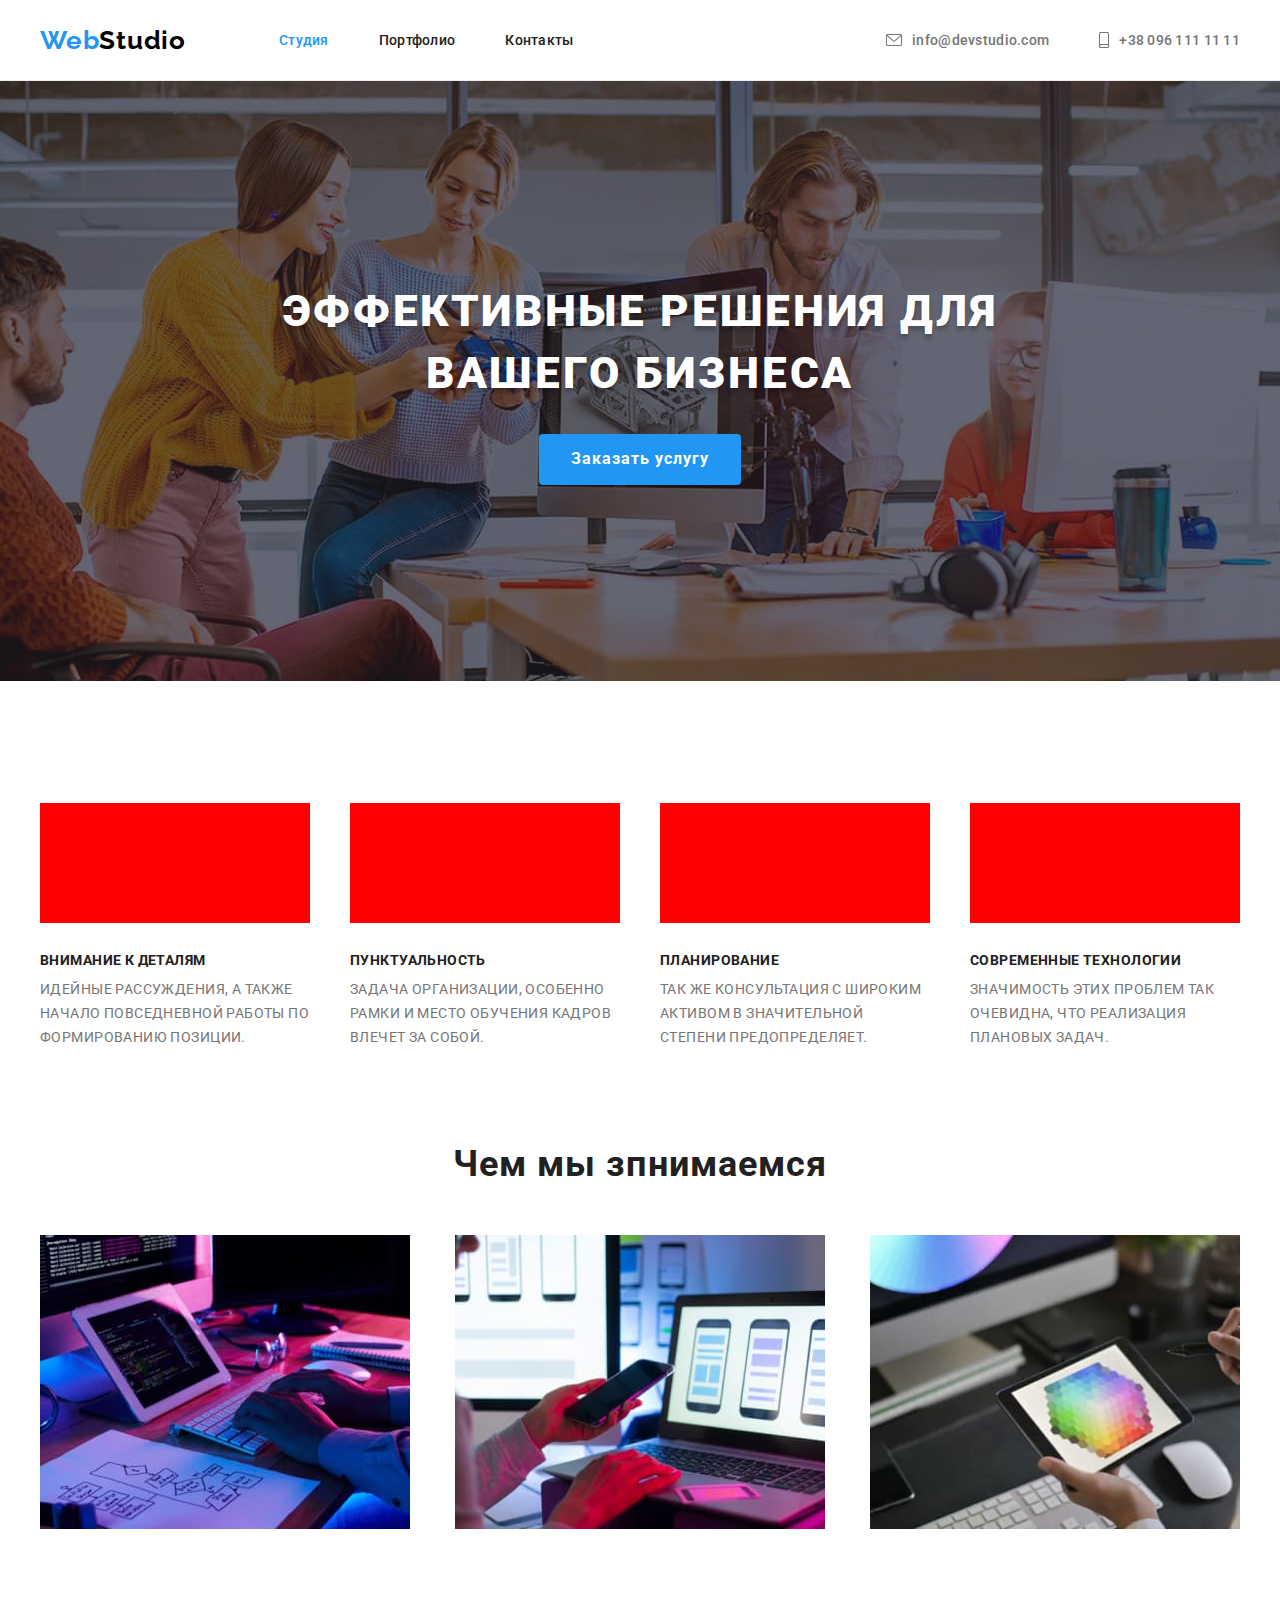
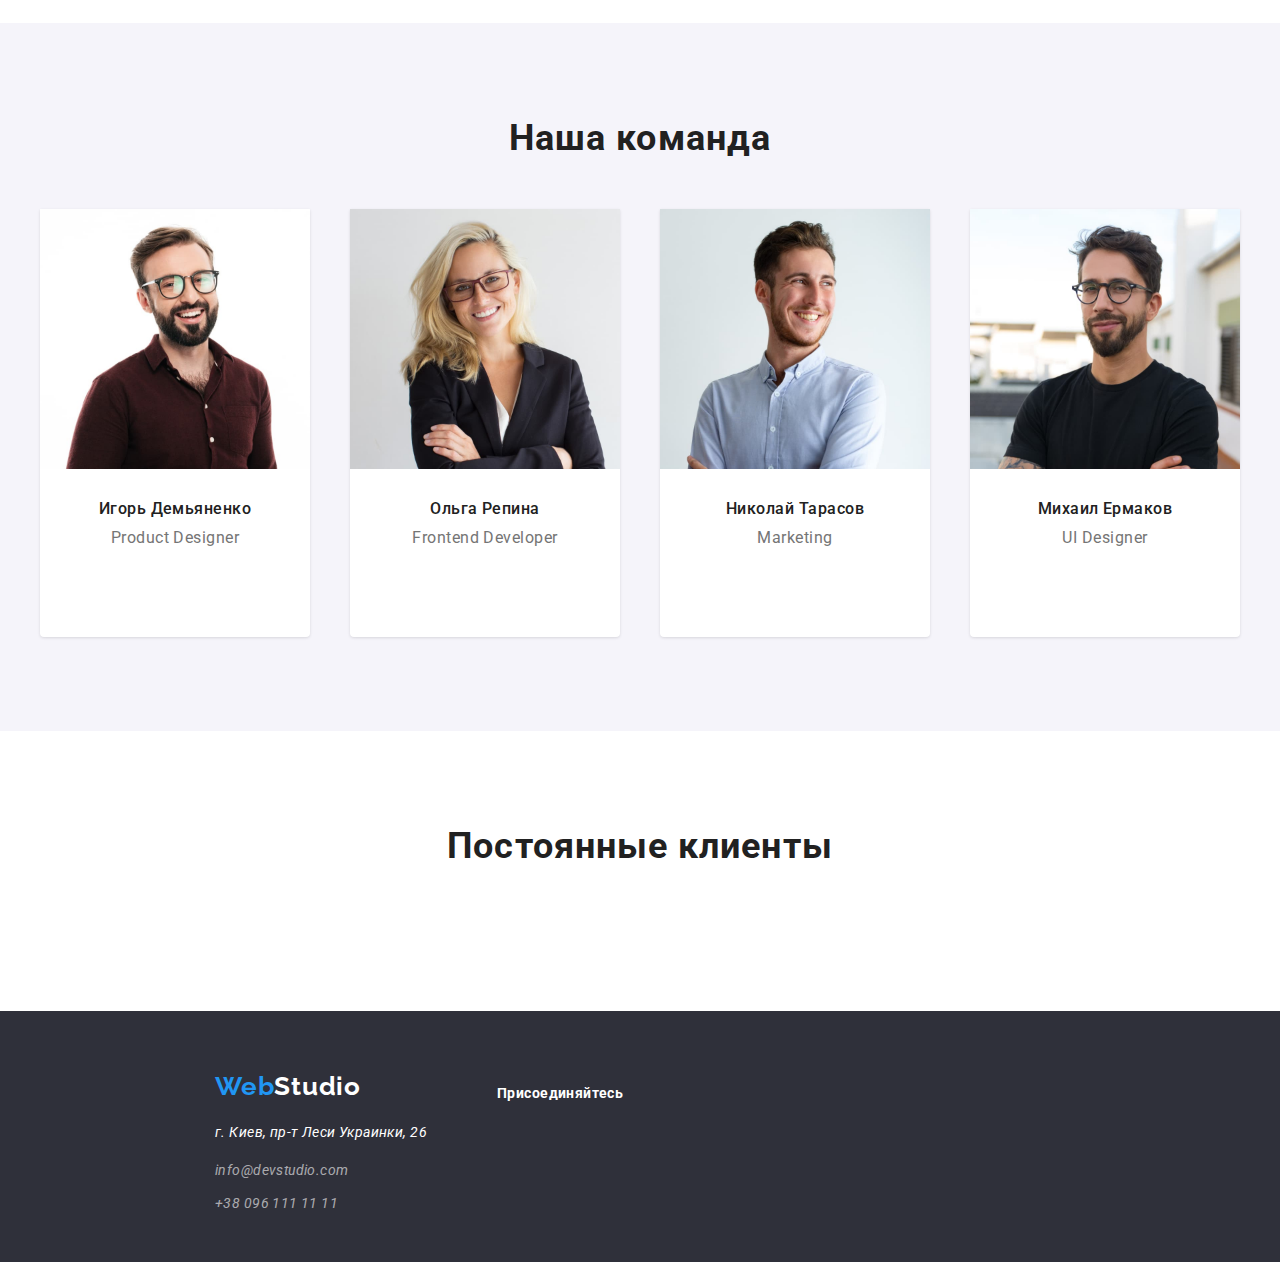
==== index.html @ a8e5f02e "Добавил ещё одну секцию и начал редактировать футер" ====
<!DOCTYPE html>
<html lang="ru">
  <head>
    <meta charset="UTF-8" />
    <meta name="viewport" content="width=device-width, initial-scale=1.0" />
    <title>Document</title>
    <link rel="preconnect" href="https://fonts.googleapis.com" />
    <link rel="preconnect" href="https://fonts.gstatic.com" crossorigin />
    <link
      href="https://fonts.googleapis.com/css2?family=Raleway:wght@700&family=Roboto:wght@400;500;700;900&display=swap"
      rel="stylesheet"
    />
    <link
      rel="stylesheet"
      href="https://cdnjs.cloudflare.com/ajax/libs/modern-normalize/2.0.0/modern-normalize.min.css"
    />
    <link rel="stylesheet" href="./css/styles.css" />
  </head>
  <body class="page">
    <!--Шапка сайта-->
    <header class="header">
      <div class="container main-nav">
        <nav class="nav">
          <a class="logo link" href="./index.html">
            <span class="web">Web</span>Studio
          </a>

          <ul class="site-nav list">
            <li class="nav-item"><a class="link current" href="">Студия</a></li>
            <li class="nav-item">
              <a class="link" href="./portfolio.html">Портфолио</a>
            </li>
            <li class="nav-item"><a class="link" href="">Контакты</a></li>
          </ul>
        </nav>

        <ul class="auth-nav list">
          <li class="nav-item">
            <a class="email-link link" href="">info@devstudio.com</a>
          </li>
          <li class="nav-item">
            <a class="phone-link link" href="">+38 096 111 11 11</a>
          </li>
        </ul>
      </div>
    </header>

    <main>
      <!--Герой-->
      <section class="hero">
        <div class="overlay">
          <h1 class="hero-text">
            Эффективные решения для <br />
            вашего бизнеса
          </h1>
          <button type="button" class="hero-button">Заказать услугу</button>
        </div>
      </section>

      <!--Преимущества-->
      <section class="advantages">
        <div class="container">
          <h2 class="hide-title">Преимущества</h2>
          <ul class="advantages-items list">
            <li class="item-advantage">
              <h3 class="advantages-title">Внимание к деталям</h3>
              <p class="content">
                Идейные рассуждения, а также начало повседневной работы по
                формированию позиции.
              </p>
            </li>
            <li class="item-advantage">
              <h3 class="advantages-title">Пунктуальность</h3>
              <p class="content">
                Задача организации, особенно рамки и место обучения кадров
                влечет за собой.
              </p>
            </li>
            <li class="item-advantage">
              <h3 class="advantages-title">Планирование</h3>
              <p class="content">
                Так же консультация с широким активом в значительной степени
                предопределяет.
              </p>
            </li>
            <li class="item-advantage">
              <h3 class="advantages-title">Современные технологии</h3>
              <p class="content">
                Значимость этих проблем так очевидна, что реализация плановых
                задач.
              </p>
            </li>
          </ul>
        </div>
      </section>

      <!--Чем мы занимаемся-->
      <section class="classes">
        <div class="container">
          <h2 class="classes-title">Чем мы зпнимаемся</h2>
          <ul class="classes-items list">
            <li>
              <img
                src="./images/business/box1.jpg"
                alt="руки на клавиатуре"
                width="370"
              />
            </li>
            <li>
              <img
                src="./images/business/box2.jpg"
                alt="человек с телефоном за ноутбуком"
                width="370"
              />
            </li>
            <li>
              <img
                src="./images/business/box3.jpg"
                alt="в руках планшет и стилус"
                width="370"
              />
            </li>
          </ul>
        </div>
      </section>

      <!--Наша команда-->
      <section class="our-team">
        <div class="container">
          <h2 class="team-title">Наша команда</h2>
          <ul class="team list">
            <li class="team-card">
              <img
                src="./images/team/img1.jpg"
                alt="фотография Игоря Демьяненко"
                width="270"
              />
              <h3 class="command-title">Игорь Демьяненко</h3>
              <p class="speciality">Product Designer</p>
            </li>
            <li class="team-card">
              <img
                src="./images/team/img2.jpg"
                alt="фотография Ольги Репиной"
                width="270"
              />
              <h3 class="command-title">Ольга Репина</h3>
              <p class="speciality">Frontend Developer</p>
            </li>
            <li class="team-card">
              <img
                src="./images/team/img3.jpg"
                alt="Фотография Николая Тарарсова"
                width="270"
              />
              <h3 class="command-title">Николай Тарасов</h3>
              <p class="speciality">Marketing</p>
            </li>
            <li class="team-card">
              <img
                src="./images/team/img4.jpg"
                alt="фотография Михаила Ермакова"
                width="270"
              />
              <h3 class="command-title">Михаил Ермаков</h3>
              <p class="speciality">UI Designer</p>
            </li>
          </ul>
        </div>
      </section>

      <!--Постоянные клиенты-->
      <section class="clients">
        <div class="container">
          <h2 class="client-title">Постоянные клиенты</h2>
        </div>
      </section>
    </main>

    <!--Подвал-->
    <footer class="main-footer">
      <div class="footer-address">
        <a class="logo link" href="/index.html">
          <span class="web">Web</span>Studio
        </a>
        <address>
          <p class="location">г. Киев, пр-т Леси Украинки, 26</p>
        </address>
        <address>
          <ul class="list">
            <li class="address-element">
              <a class="link" href="">info@devstudio.com</a>
            </li>
            <li class="address-element">
              <a class="link" href="">+38 096 111 11 11</a>
            </li>
          </ul>
        </address>
      </div>
      <div class="footer-networks">
        <h3 class="networks-title">Присоединяйтесь</h3>
      </div>
    </footer>
  </body>
</html>
---- css/styles.css ----
:root {
  --header-color: #212121;
  --dark-bg-color: #2f303a;
  --text-color: #757575;
  --primary-background: #ffffff;
  --accent-color: #2196f3;
  --secondary-background: #f5f4fa;
  --additional-background: rgba(47, 48, 58, 0.4);
  --ligo-black: #000000;
  --header-border-color: #ececec;
  --card-border-color: #eeeeee;
  --address-element: rgba(255, 255, 255, 0.6);
  --networks-title: rgba(255, 255, 255, 1);
  --card-set-gap: 30px;

  --questionable: #f5f5f5;
}

.page {
  background-color: var(--primary-background);
  color: var(--header-color);

  font-family: roboto, sans-serif;
}

img {
  display: block;
  max-width: 100%;
  height: auto;
}

.list {
  list-style: none;
  padding: 0;
  margin: 0;
}

.link {
  text-decoration: none;
}

.header {
  border-bottom: 1px solid var(--header-border-color);
}

.container {
  width: 1230px;
  padding-left: 15px;
  padding-right: 15px;
  margin-left: auto;
  margin-right: auto;
}

/* Шапка */
.main-nav {
  display: flex;
  align-items: center;
  /* border-bottom: 1px solid tomato; */
}

.nav {
  display: flex;
  align-items: center;
}

header .logo {
  color: var(--ligo-black);
  font-family: raleway;

  font-size: 26px;
  font-weight: 700;
  line-height: normal;
  letter-spacing: 0.78px;
}

.web {
  color: var(--accent-color);
}

.logo:hover,
.logo:focus {
  color: var(--accent-color);
}

.site-nav {
  display: flex;
  margin-left: 93px;
}

/* .site-nav .nav-item:not(:last-child) {
  margin-right: 50px;
} */

.site-nav .nav-item + .nav-item {
  margin-left: 50px;
}

.site-nav .link {
  display: block;
  padding-top: 32px;
  padding-bottom: 32px;

  color: var(--header-color);

  font-size: 14px;
  font-weight: 500;
  line-height: normal;
  letter-spacing: 0.28px;
}

.site-nav .link:hover,
.site-nav .link:focus {
  color: var(--accent-color);
}

.site-nav .link.current {
  color: var(--accent-color);
}

.auth-nav {
  display: flex;
  margin-left: auto;
}

.auth-nav .nav-item + .nav-item {
  margin-left: 50px;
}

.auth-nav .link {
  display: flex;
  align-items: center;
  padding-top: 32px;
  padding-bottom: 32px;

  color: var(--text-color);

  font-size: 14px;
  font-weight: 500;
  line-height: normal;
  letter-spacing: 0.28px;
}

.email-link::before {
  content: "";
  width: 16px;
  height: 12px;
  margin-right: 10px;

  background-image: url("../images/icon/envelope.png");
  background-position: center;
  background-repeat: no-repeat;
  background-size: contain;
}

.phone-link::before {
  content: "";
  width: 10px;
  height: 16px;
  margin-right: 10px;

  background-image: url("../images/icon/smartphone.png");
  background-position: center;
  background-repeat: no-repeat;
  background-size: contain;
}

.auth-nav .link:hover,
.auth-nav .link:focus {
  color: var(--accent-color);
}

/* Герой */
.hero {
  text-align: center;
}

.overlay {
  max-width: 1600px;
  height: 600px;
  padding: 200px 0;
  margin: 0 auto;

  background-color: var(--dark-bg-color);
  background-image: linear-gradient(
      to right,
      var(--additional-background),
      var(--additional-background)
    ),
    url("../images/hero/hero.jpg");
  background-repeat: no-repeat;
  background-position: center;
  background-size: cover;
}

.hero-text {
  margin-top: 0;
  margin-bottom: 30px;

  color: var(--primary-background);
  text-shadow: 0px 4px 4px rgba(0, 0, 0, 0.25);

  font-size: 44px;
  font-weight: 900;
  line-height: 1.4;
  letter-spacing: 2.64px;
  text-transform: uppercase;
}

.hero-button {
  border: none;
  border-radius: 4px;
  padding: 10px 32px;
  text-align: center;

  background-color: var(--accent-color);
  color: #fff;

  text-align: center;
  font-size: 16px;
  font-weight: 700;
  line-height: 1.9;
  letter-spacing: 0.96px;
}

/* Преимущества */
.hide-title {
  opacity: 0;
  margin-top: 0;
  margin-bottom: 0;
}

.advantages {
  padding-top: 94px;
}

.advantages-items {
  display: flex;
  flex-wrap: wrap;
  justify-content: space-between;

  font-size: 14px;
  font-weight: 700;
  line-height: normal;
  letter-spacing: 0.42px;
  text-transform: uppercase;
}

.item-advantage {
  width: 270px;
}

/* .advantages-items .item-advantage + .item-advantage {
  margin-left: 30px;
} */

.advantages-title {
  margin-top: 0;
  margin-bottom: 10px;

  font-size: 14px;
  font-weight: 700;
  line-height: 1.1;
  letter-spacing: 0.03em;
  text-align: left;
}

.advantages-title::before {
  content: "";
  display: flex;
  width: 270px;
  height: 120px;
  background-color: red;
  margin-bottom: 30px;
}

.advantages-items .content {
  margin: 0;

  color: var(--text-color);

  font-size: 14px;
  font-weight: 400;
  line-height: 1.7;
  letter-spacing: 0.42px;
}

/* Чем мы занимаемся */
.classes {
  padding-top: 94px;
  padding-bottom: 94px;
}

.classes-title,
.team-title,
.client-title {
  margin-top: 0;
  margin-bottom: 50px;

  text-align: center;
  font-size: 36px;
  font-weight: 700;
  line-height: normal;
  letter-spacing: 1.08px;
}

.classes-items {
  display: flex;
  flex-wrap: wrap;
  justify-content: space-between;
}

/* Наша команда */
.our-team {
  max-width: 1600px;
  margin: 0 auto;
  padding-top: 94px;
  padding-bottom: 94px;

  background-color: var(--secondary-background);
}

.team {
  display: flex;
  flex-wrap: wrap;
  justify-content: space-between;
}

.team-card {
  width: 270px;
  height: 428px;
  background-color: var(--primary-background);
  border-radius: 0px 0px 4px 4px;

  box-shadow: 0px 2px 1px 0px rgba(0, 0, 0, 0.2);
  box-shadow: 0px 1px 1px 0px rgba(0, 0, 0, 0.14);
  box-shadow: 0px 1px 3px 0px rgba(0, 0, 0, 0.12);
}

.command-title {
  margin-top: 30px;
  margin-bottom: 10px;

  text-align: center;
  font-size: 16px;
  font-weight: 500;
  line-height: normal;
  letter-spacing: 0.48px;
}

.team .speciality {
  margin: 0;

  color: var(--text-color);

  text-align: center;
  font-size: 16px;
  font-weight: 400;
  line-height: normal;
  letter-spacing: 0.48px;
}

/* Постоянные клиенты */
.clients {
  padding-top: 94px;
  padding-bottom: 94px;
}

/* Подвал */
.main-footer {
  display: flex;
  max-width: 1600px;
  height: 251px;
  padding: 60px 0 60px 215px;
  margin: 0 auto;

  background-color: var(--dark-bg-color);
}

.footer-address {
  margin-right: 70px;
}

footer .logo {
  display: inline-block;
  margin-bottom: 20px;

  color: var(--primary-background);
  font-family: raleway;

  font-size: 26px;
  font-weight: 700;
  line-height: normal;
  letter-spacing: 0.78px;
}

address .location {
  margin-top: 0;

  color: var(--primary-background);

  font-size: 14px;
  font-weight: 400;
  line-height: 1.7;
  letter-spacing: 0.42px;
}

.address-element .link {
  display: inline-block;
  margin-bottom: 9px;

  color: var(--address-element);

  font-size: 14px;
  font-weight: 400;
  line-height: 1.7;
  letter-spacing: 0.42px;
}

.networks-title {
  color: var(--networks-title);

  font-family: Roboto;
  font-size: 14px;
  font-weight: 700;
  line-height: 16px;
  letter-spacing: 0.03em;
  text-align: left;
}

/* Портфолио */
.portfolio {
  padding: 94px 0;
}

.filter-buttons {
  display: flex;
  flex-wrap: wrap;
  justify-content: center;
  margin-bottom: 50px;
}

.filter-buttons button {
  display: inline-block;
  min-width: 73px;
  padding: 6px 22px;
  border: none;
  border-radius: 4px;
  text-align: center;
  cursor: pointer;

  color: var(--header-color);
  background-color: var(--secondary-background);

  font-family: inherit; /*явно унаслеуй шрифт от page*/
  font-size: 16px;
  font-weight: 500;
  line-height: 1.6;
  letter-spacing: 0.48px;
}

.filter-buttons .button + .button {
  margin-left: 8px;
}

.filter-buttons button:hover,
.filter-buttons button:focus {
  color: var(--primary-background);
  background-color: var(--accent-color);
}

.portfolio-items {
  display: flex;
  flex-wrap: wrap;

  margin-top: calc(-1 * var(--card-set-gap));
  margin-left: calc(-1 * var(--card-set-gap));
}

.portfoio-card {
  /* calc((100% - кол-во маржинов в строке * значение маржина) / кол-во элементов в строке) */
  width: calc((100% - 60px) / 3);
  flex-basis: calc(100% / 3 - var(--card-set-gap));
  margin-top: var(--card-set-gap);
  margin-left: var(--card-set-gap);
  border-radius: 0px, 0px, 4px, 4px;
  overflow: hidden;
}

.portfoio-card:nth-child(3n) {
  margin-right: 0;
}

.portfoio-card:nth-last-child(-n + 3) {
  margin-bottom: 0;
}

/* Альтернатива */
/* .portfoio-card:not(:nth-child(3n)) {
  margin-right: 30px;
}

.portfoio-card:not(:nth-last-child(-n + 3)) {
  margin-bottom: 30px;
} */

.card-thumb {
  border-top: 1px solid var(--card-border-color);
  border-right: 1px solid var(--card-border-color);
  border-left: 1px solid var(--card-border-color);
}

.card-image {
  display: block;
  width: 100%;
}

.card-content {
  padding: 20px 24px;
  border-right: 1px solid var(--card-border-color);
  border-bottom: 1px solid var(--card-border-color);
  border-left: 1px solid var(--card-border-color);
}

.portfolio-title {
  margin-top: 0;
  margin-bottom: 4px;
  /* margin-left: 24px; */

  color: var(--header-color);

  font-size: 18px;
  font-weight: 700;
  line-height: 2;
  letter-spacing: 1.08px;
}

.portfolio-items .project {
  margin-top: 0;
  margin-bottom: 0;

  color: var(--text-color);

  font-size: 16px;
  font-weight: 400;
  line-height: 1.9;
  letter-spacing: 0.48px;
}

.portfolio-items .project-description {
  display: none;
  margin: 0;

  color: var(--text-color);
}
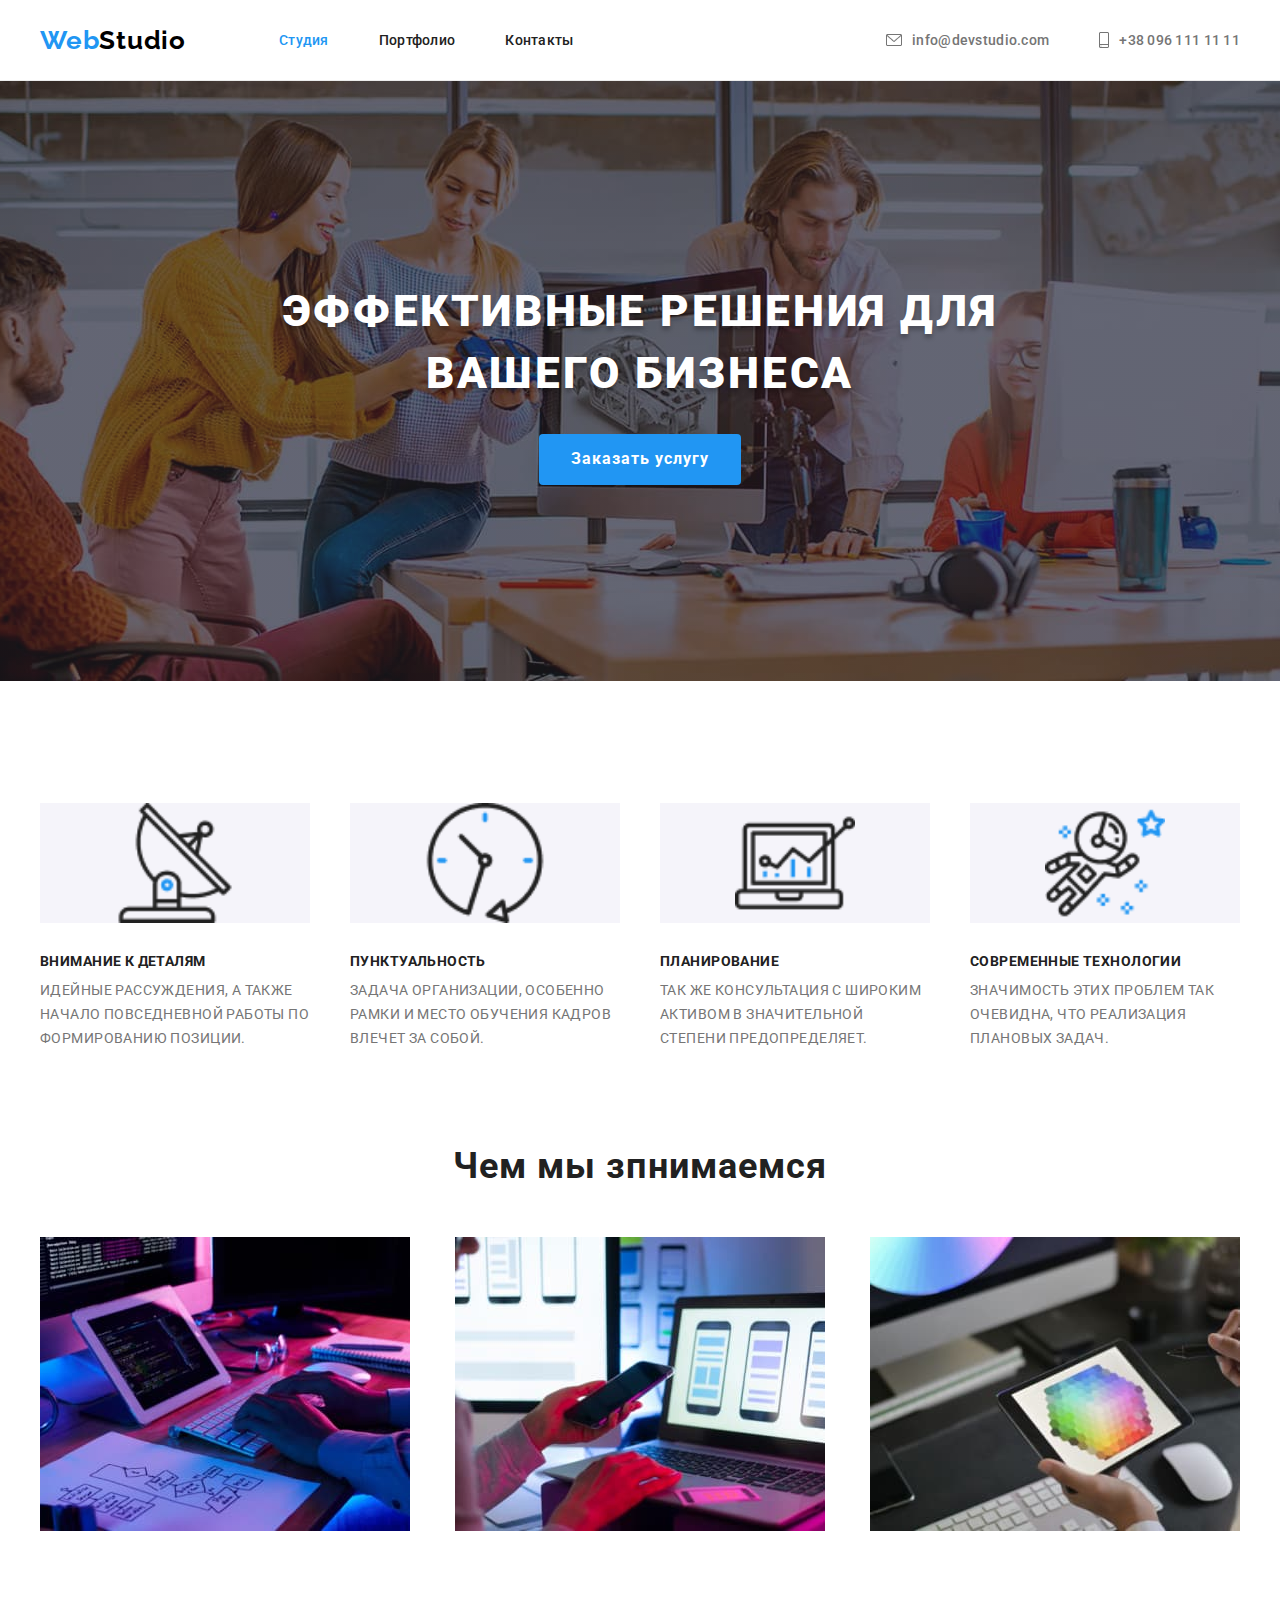
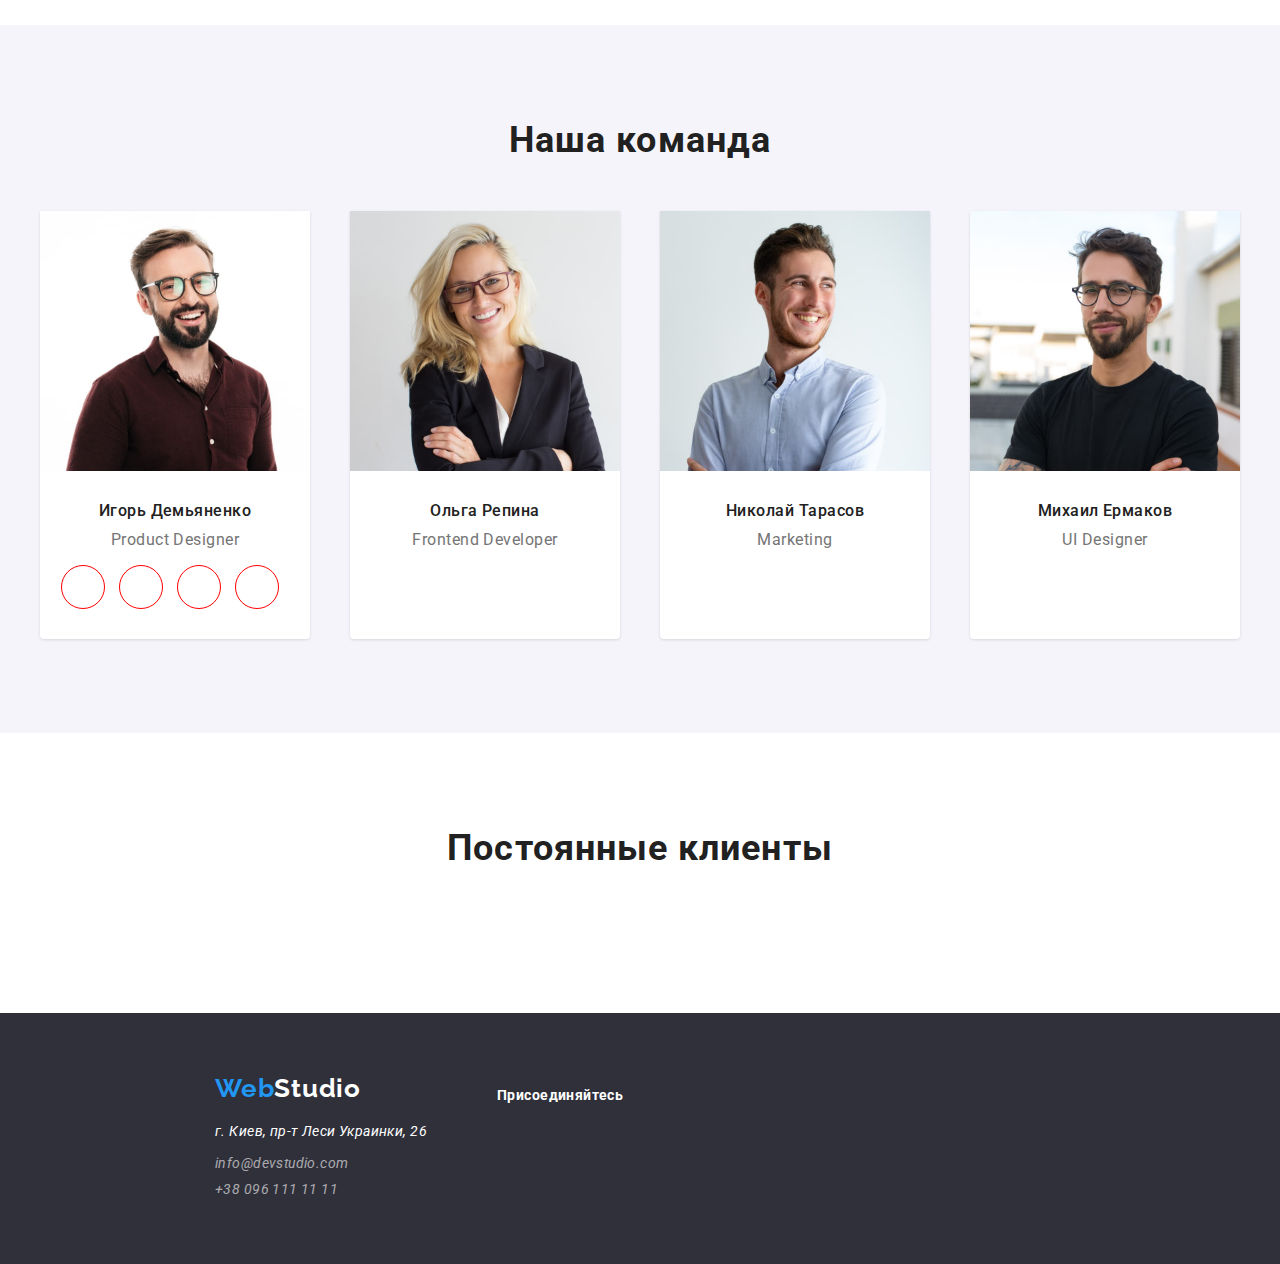
==== commit 6a459592: "соцсети в секции наша команда" ====
--- a/index.html
+++ b/index.html
@@ -62,28 +62,28 @@
         <div class="container">
           <h2 class="hide-title">Преимущества</h2>
           <ul class="advantages-items list">
-            <li class="item-advantage">
+            <li class="item-advantage icon-antenna">
               <h3 class="advantages-title">Внимание к деталям</h3>
               <p class="content">
                 Идейные рассуждения, а также начало повседневной работы по
                 формированию позиции.
               </p>
             </li>
-            <li class="item-advantage">
+            <li class="item-advantage icon-clock">
               <h3 class="advantages-title">Пунктуальность</h3>
               <p class="content">
                 Задача организации, особенно рамки и место обучения кадров
                 влечет за собой.
               </p>
             </li>
-            <li class="item-advantage">
+            <li class="item-advantage icon-diagram">
               <h3 class="advantages-title">Планирование</h3>
               <p class="content">
                 Так же консультация с широким активом в значительной степени
                 предопределяет.
               </p>
             </li>
-            <li class="item-advantage">
+            <li class="item-advantage icon-astronaut">
               <h3 class="advantages-title">Современные технологии</h3>
               <p class="content">
                 Значимость этих проблем так очевидна, что реализация плановых
@@ -137,6 +137,10 @@
               />
               <h3 class="command-title">Игорь Демьяненко</h3>
               <p class="speciality">Product Designer</p>
+              <a class="team-link icon-instagram" href=""></a>
+              <a class="team-link icon-twitter" href=""></a>
+              <a class="team-link icon-facebook" href=""></a>
+              <a class="team-link icon-linkedin" href=""></a>
             </li>
             <li class="team-card">
               <img
--- a/css/styles.css
+++ b/css/styles.css
@@ -146,7 +146,7 @@
   height: 12px;
   margin-right: 10px;
 
-  background-image: url("../images/icon/envelope.png");
+  background-image: url("../images/icon/heder/envelope.png");
   background-position: center;
   background-repeat: no-repeat;
   background-size: contain;
@@ -158,7 +158,7 @@
   height: 16px;
   margin-right: 10px;
 
-  background-image: url("../images/icon/smartphone.png");
+  background-image: url("../images/icon/heder/smartphone.png");
   background-position: center;
   background-repeat: no-repeat;
   background-size: contain;
@@ -245,32 +245,50 @@
   text-transform: uppercase;
 }
 
-.item-advantage {
-  width: 270px;
-}
-
 /* .advantages-items .item-advantage + .item-advantage {
   margin-left: 30px;
 } */
 
+.item-advantage {
+  width: 270px;
+}
+
+.item-advantage::before {
+  content: "";
+  display: block;
+  height: 120px;
+  margin-bottom: 30px;
+  background-size: contain;
+  background-repeat: no-repeat;
+  background-position: center;
+  background-color: var(--secondary-background);
+}
+
+.icon-antenna::before {
+  background-image: url("../images/icon/advantages/antenna.png");
+}
+
+.icon-clock::before {
+  background-image: url("../images/icon/advantages/clock.png");
+}
+
+.icon-diagram::before {
+  background-image: url("../images/icon/advantages/diagram.png");
+}
+
+.icon-astronaut::before {
+  background-image: url("../images/icon/advantages/astronaut.png");
+}
+
 .advantages-title {
   margin-top: 0;
   margin-bottom: 10px;
 
   font-size: 14px;
   font-weight: 700;
-  line-height: 1.1;
+  line-height: 1.2;
   letter-spacing: 0.03em;
   text-align: left;
-}
-
-.advantages-title::before {
-  content: "";
-  display: flex;
-  width: 270px;
-  height: 120px;
-  background-color: red;
-  margin-bottom: 30px;
 }
 
 .advantages-items .content {
@@ -323,6 +341,7 @@
   display: flex;
   flex-wrap: wrap;
   justify-content: space-between;
+  text-align: center;
 }
 
 .team-card {
@@ -348,7 +367,7 @@
 }
 
 .team .speciality {
-  margin: 0;
+  margin: 0 0 16px 0;
 
   color: var(--text-color);
 
@@ -357,6 +376,22 @@
   font-weight: 400;
   line-height: normal;
   letter-spacing: 0.48px;
+}
+
+.team-link {
+  display: inline-flex;
+  justify-content: center;
+  align-items: center;
+  margin-right: 10px;
+  width: 44px;
+  height: 44px;
+  border-radius: 50%;
+
+  border: 1px solid red;
+}
+
+.team-link:nth-child(-4) {
+  margin-right: 0;
 }
 
 /* Постоянные клиенты */
@@ -400,7 +435,7 @@
 
   font-size: 14px;
   font-weight: 400;
-  line-height: 1.7;
+  line-height: 1.2;
   letter-spacing: 0.42px;
 }
 
@@ -412,7 +447,7 @@
 
   font-size: 14px;
   font-weight: 400;
-  line-height: 1.7;
+  line-height: 1.2;
   letter-spacing: 0.42px;
 }
 
@@ -422,7 +457,7 @@
   font-family: Roboto;
   font-size: 14px;
   font-weight: 700;
-  line-height: 16px;
+  line-height: 1.2;
   letter-spacing: 0.03em;
   text-align: left;
 }
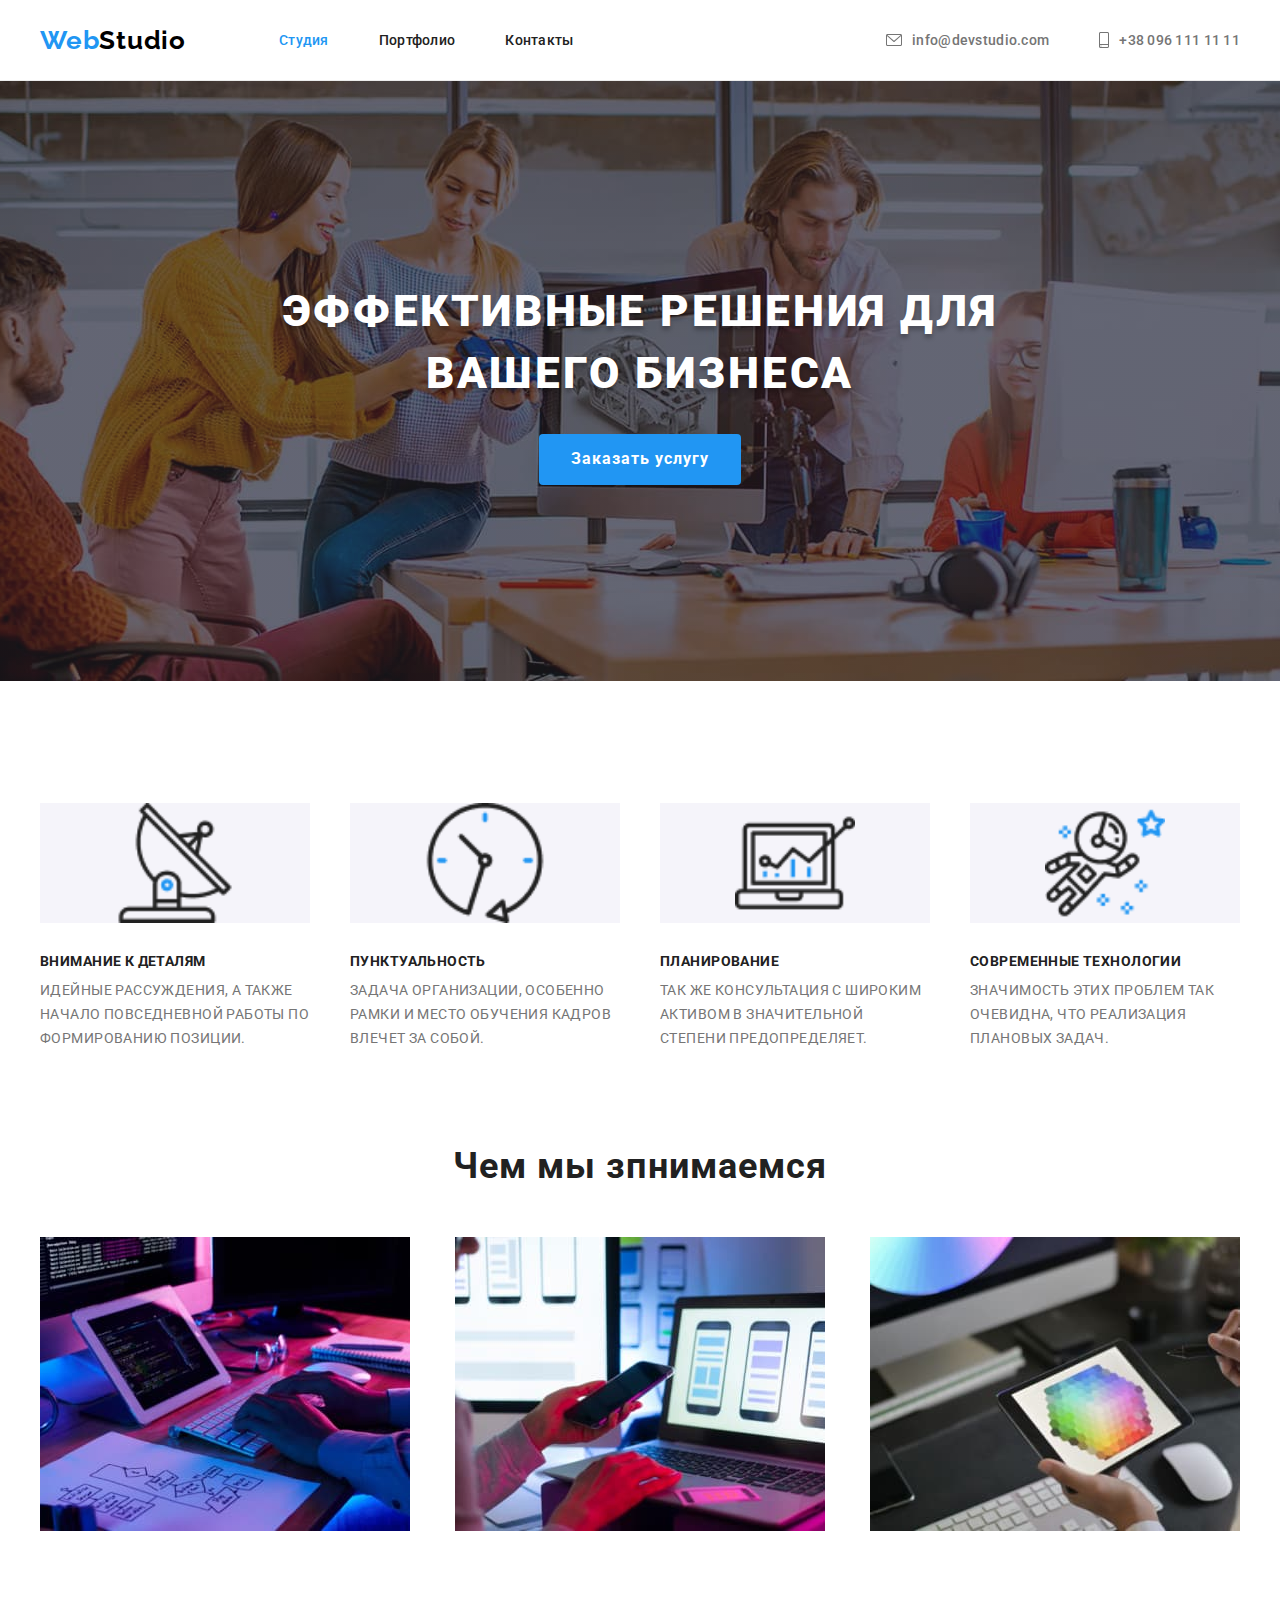
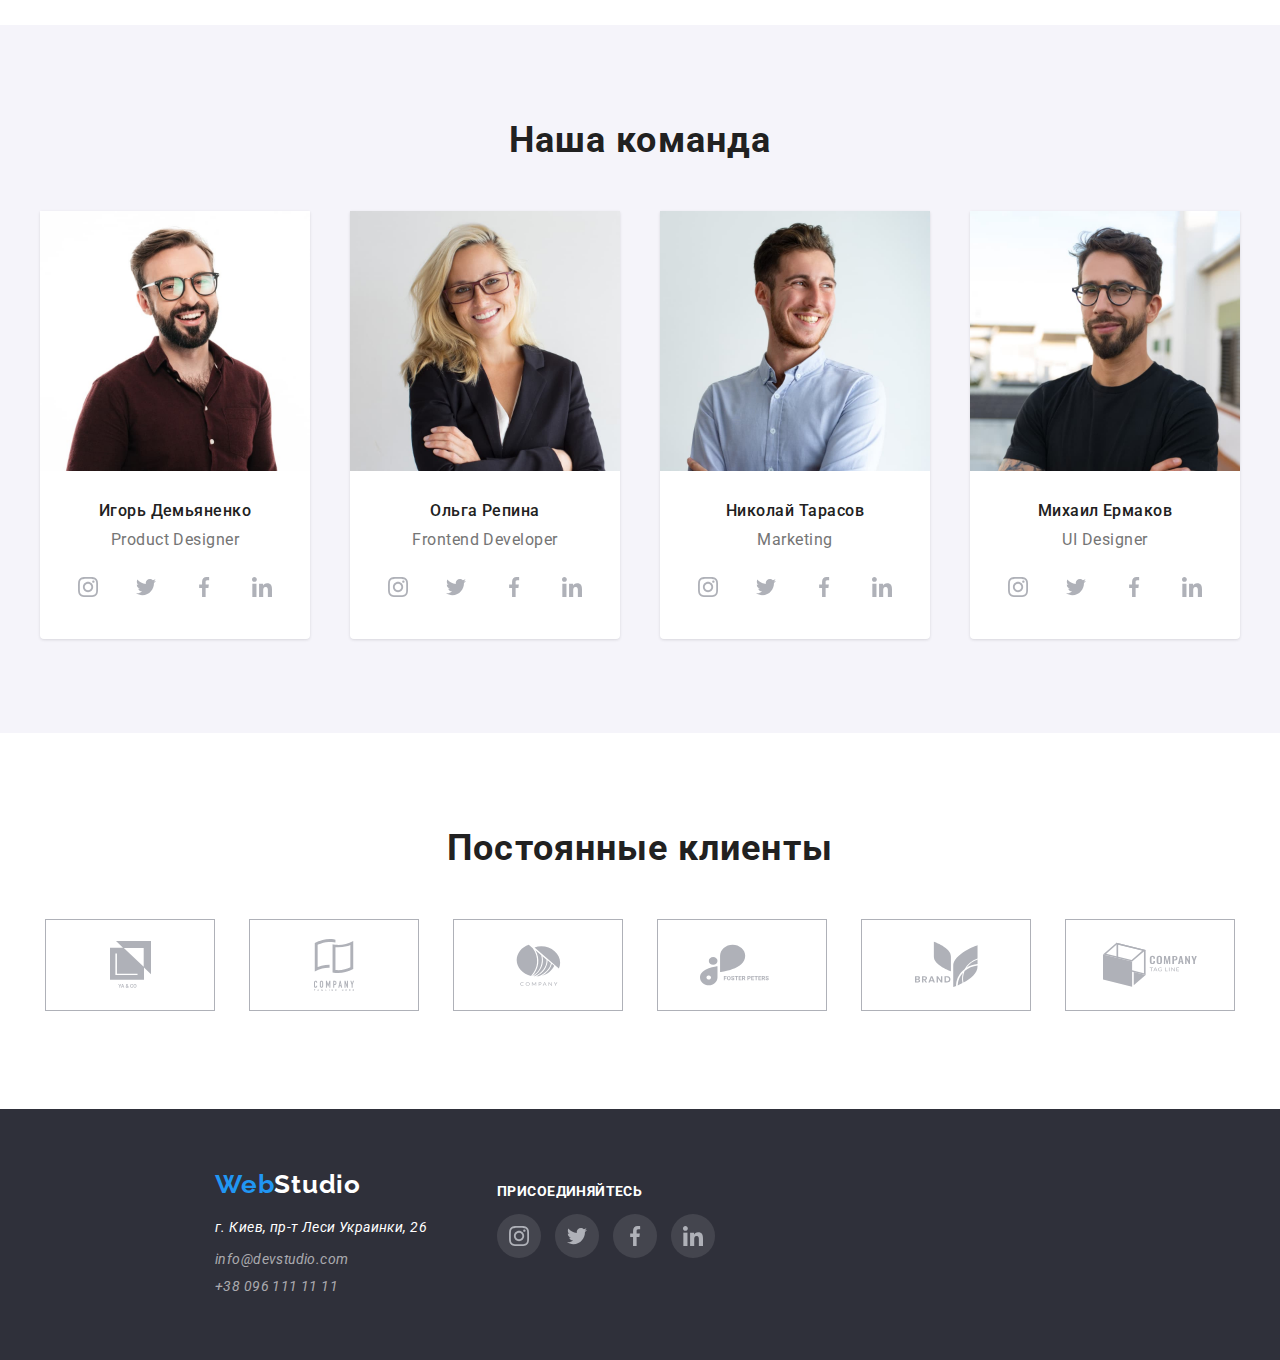
==== commit 398bc754: "добавил логотипы в секцию постоянные клиенты" ====
--- a/index.html
+++ b/index.html
@@ -150,6 +150,10 @@
               />
               <h3 class="command-title">Ольга Репина</h3>
               <p class="speciality">Frontend Developer</p>
+              <a class="team-link icon-instagram" href=""></a>
+              <a class="team-link icon-twitter" href=""></a>
+              <a class="team-link icon-facebook" href=""></a>
+              <a class="team-link icon-linkedin" href=""></a>
             </li>
             <li class="team-card">
               <img
@@ -159,6 +163,10 @@
               />
               <h3 class="command-title">Николай Тарасов</h3>
               <p class="speciality">Marketing</p>
+              <a class="team-link icon-instagram" href=""></a>
+              <a class="team-link icon-twitter" href=""></a>
+              <a class="team-link icon-facebook" href=""></a>
+              <a class="team-link icon-linkedin" href=""></a>
             </li>
             <li class="team-card">
               <img
@@ -168,6 +176,10 @@
               />
               <h3 class="command-title">Михаил Ермаков</h3>
               <p class="speciality">UI Designer</p>
+              <a class="team-link icon-instagram" href=""></a>
+              <a class="team-link icon-twitter" href=""></a>
+              <a class="team-link icon-facebook" href=""></a>
+              <a class="team-link icon-linkedin" href=""></a>
             </li>
           </ul>
         </div>
@@ -177,6 +189,12 @@
       <section class="clients">
         <div class="container">
           <h2 class="client-title">Постоянные клиенты</h2>
+          <a class="logos-clients first-client" href=""></a>
+          <a class="logos-clients second-client" href=""></a>
+          <a class="logos-clients third-client" href=""></a>
+          <a class="logos-clients fourth-client" href=""></a>
+          <a class="logos-clients fifth-client" href=""></a>
+          <a class="logos-clients sixth-client" href=""></a>
         </div>
       </section>
     </main>
@@ -203,6 +221,10 @@
       </div>
       <div class="footer-networks">
         <h3 class="networks-title">Присоединяйтесь</h3>
+        <a class="footer-link icon-instagram" href=""></a>
+        <a class="footer-link icon-twitter" href=""></a>
+        <a class="footer-link icon-facebook" href=""></a>
+        <a class="footer-link icon-linkedin" href=""></a>
       </div>
     </footer>
   </body>
--- a/css/styles.css
+++ b/css/styles.css
@@ -11,6 +11,8 @@
   --card-border-color: #eeeeee;
   --address-element: rgba(255, 255, 255, 0.6);
   --networks-title: rgba(255, 255, 255, 1);
+  --background-icon: rgba(255, 255, 255, 0.1);
+  --clients-border: rgba(175, 177, 184, 1);
   --card-set-gap: 30px;
 
   --questionable: #f5f5f5;
@@ -146,7 +148,7 @@
   height: 12px;
   margin-right: 10px;
 
-  background-image: url("../images/icon/heder/envelope.png");
+  background-image: url("../images/icon/heder/envelope.svg");
   background-position: center;
   background-repeat: no-repeat;
   background-size: contain;
@@ -158,7 +160,7 @@
   height: 16px;
   margin-right: 10px;
 
-  background-image: url("../images/icon/heder/smartphone.png");
+  background-image: url("../images/icon/heder/smartphone.svg");
   background-position: center;
   background-repeat: no-repeat;
   background-size: contain;
@@ -382,22 +384,83 @@
   display: inline-flex;
   justify-content: center;
   align-items: center;
-  margin-right: 10px;
   width: 44px;
   height: 44px;
   border-radius: 50%;
-
-  border: 1px solid red;
-}
-
-.team-link:nth-child(-4) {
-  margin-right: 0;
+  background-repeat: no-repeat;
+  background-position: center;
+}
+
+.team-link:not(:last-child) {
+  margin-right: 10px;
+}
+
+.team-link:hover,
+.team-link:focus {
+  background-color: var(--accent-color);
+}
+
+.icon-instagram {
+  background-image: url("../images/icon/team/instagram.svg");
+}
+
+.icon-twitter {
+  background-image: url("../images/icon/team/Group.svg");
+}
+
+.icon-facebook {
+  background-image: url("../images/icon/team/facebook.svg");
+}
+
+.icon-linkedin {
+  background-image: url("../images/icon/team/linkedin.svg");
 }
 
 /* Постоянные клиенты */
 .clients {
   padding-top: 94px;
   padding-bottom: 94px;
+
+  text-align: center;
+}
+
+.logos-clients {
+  display: inline-flex;
+  justify-content: center;
+  align-items: center;
+  width: 170px;
+  height: 92px;
+  border: 1px solid var(--clients-border);
+  background-repeat: no-repeat;
+  background-position: center;
+}
+
+.logos-clients:not(:last-child) {
+  margin-right: 30px;
+}
+
+.logos-clients:hover,
+.logos-clients:focus {
+  border-color: var(--accent-color);
+}
+
+.first-client {
+  background-image: url("../images/icon/clients/first-client.svg");
+}
+.second-client {
+  background-image: url("../images/icon/clients/second-client.svg");
+}
+.third-client {
+  background-image: url("../images/icon/clients/third-client.svg");
+}
+.fourth-client {
+  background-image: url("../images/icon/clients/fourth-client.svg");
+}
+.fifth-client {
+  background-image: url("../images/icon/clients/fifth-client.svg");
+}
+.sixth-client {
+  background-image: url("../images/icon/clients/sixth-client.svg");
 }
 
 /* Подвал */
@@ -460,6 +523,28 @@
   line-height: 1.2;
   letter-spacing: 0.03em;
   text-align: left;
+  text-transform: uppercase;
+}
+
+.footer-link {
+  display: inline-flex;
+  justify-content: center;
+  align-items: center;
+  width: 44px;
+  height: 44px;
+  border-radius: 50%;
+  background-repeat: no-repeat;
+  background-position: center;
+  background-color: var(--background-icon);
+}
+
+.footer-link:not(:last-child) {
+  margin-right: 10px;
+}
+
+.footer-link:hover,
+.footer-link:focus {
+  background-color: var(--accent-color);
 }
 
 /* Портфолио */
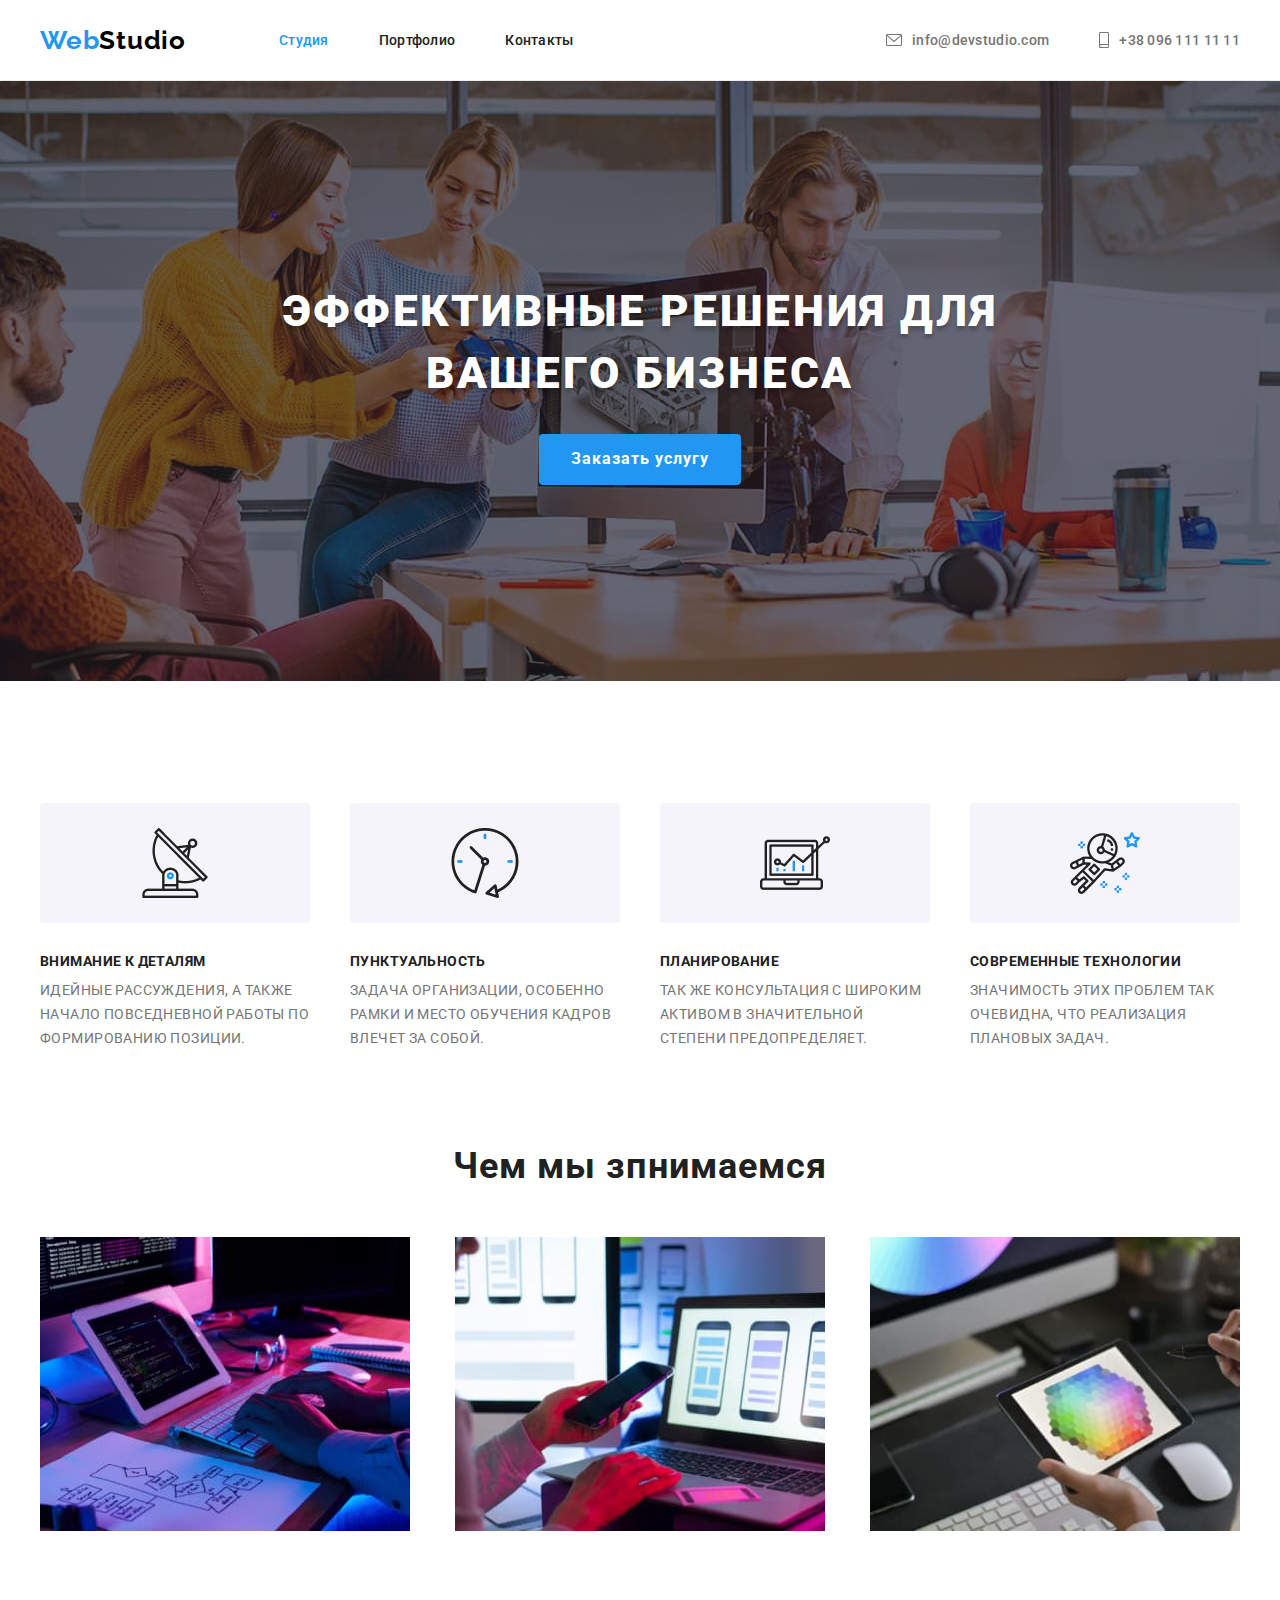
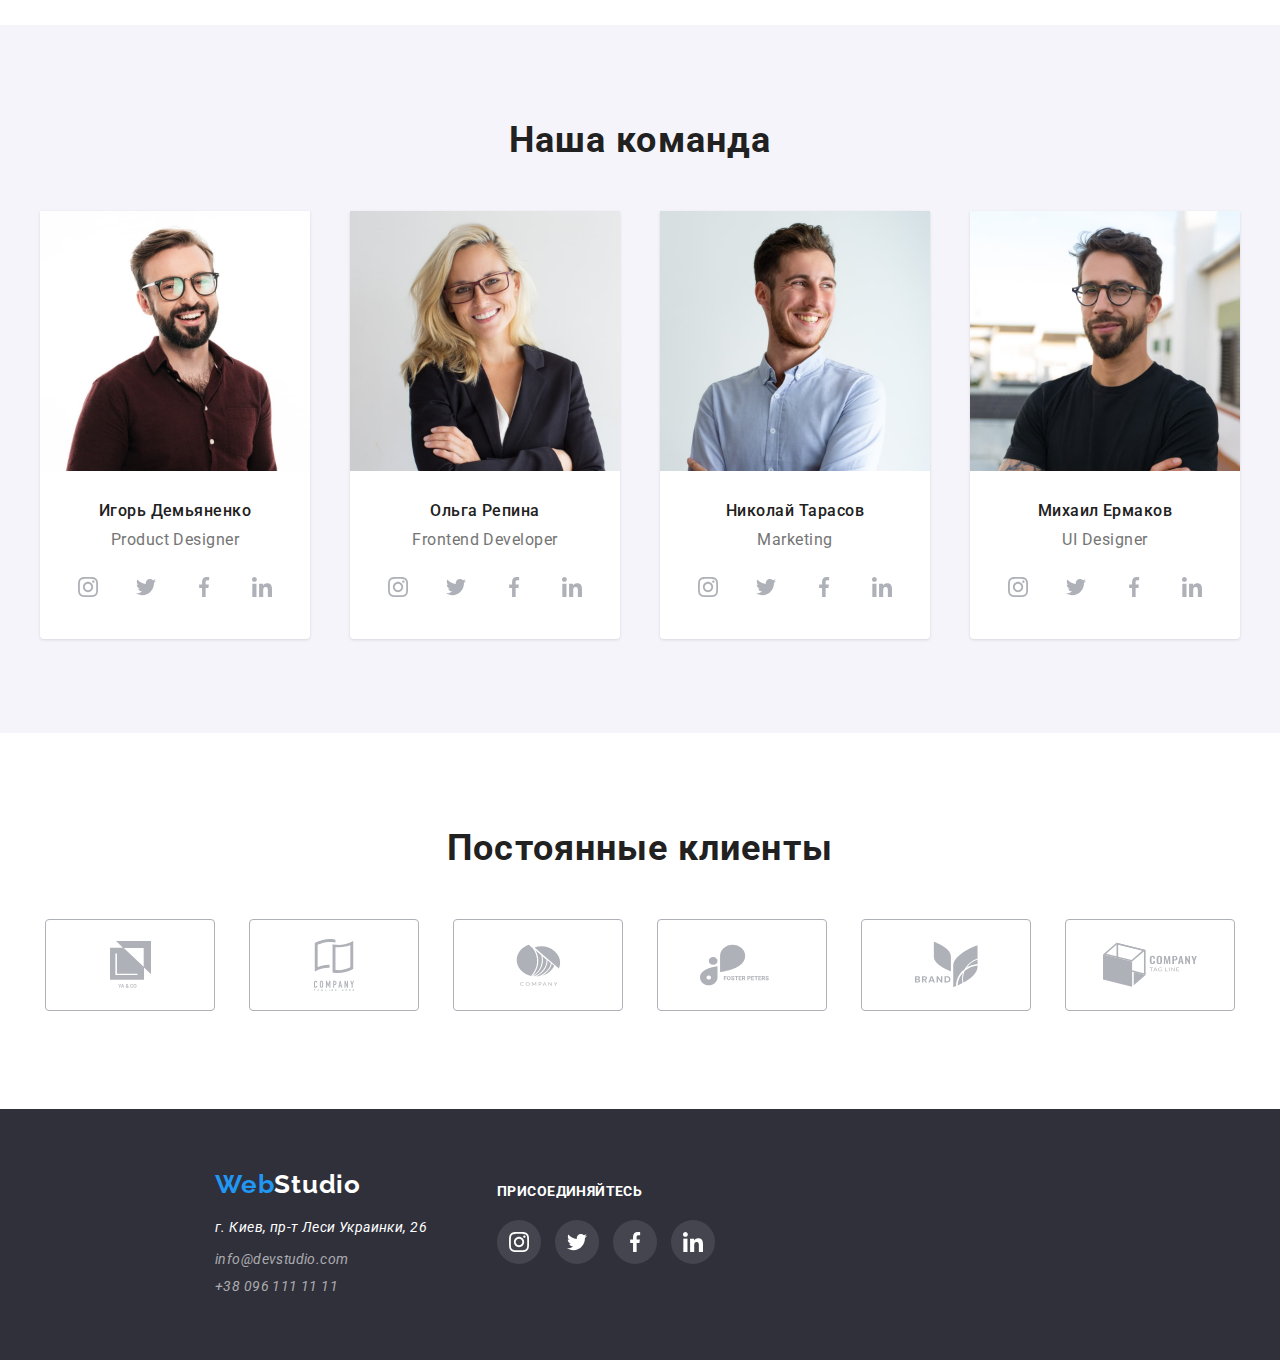
==== commit 9e87c3e5: "в футере заменил иконки" ====
--- a/index.html
+++ b/index.html
@@ -221,10 +221,10 @@
       </div>
       <div class="footer-networks">
         <h3 class="networks-title">Присоединяйтесь</h3>
-        <a class="footer-link icon-instagram" href=""></a>
-        <a class="footer-link icon-twitter" href=""></a>
-        <a class="footer-link icon-facebook" href=""></a>
-        <a class="footer-link icon-linkedin" href=""></a>
+        <a class="footer-link footer-instagram" href=""></a>
+        <a class="footer-link footer-twitter" href=""></a>
+        <a class="footer-link footer-facebook" href=""></a>
+        <a class="footer-link footer-linkedin" href=""></a>
       </div>
     </footer>
   </body>
--- a/css/styles.css
+++ b/css/styles.css
@@ -260,7 +260,8 @@
   display: block;
   height: 120px;
   margin-bottom: 30px;
-  background-size: contain;
+  border-radius: 4px;
+  background-size: 70px;
   background-repeat: no-repeat;
   background-position: center;
   background-color: var(--secondary-background);
@@ -386,6 +387,7 @@
   align-items: center;
   width: 44px;
   height: 44px;
+  margin-bottom: 30px;
   border-radius: 50%;
   background-repeat: no-repeat;
   background-position: center;
@@ -431,6 +433,7 @@
   width: 170px;
   height: 92px;
   border: 1px solid var(--clients-border);
+  border-radius: 4px;
   background-repeat: no-repeat;
   background-position: center;
 }
@@ -515,6 +518,8 @@
 }
 
 .networks-title {
+  margin-bottom: 20px;
+
   color: var(--networks-title);
 
   font-family: Roboto;
@@ -547,6 +552,22 @@
   background-color: var(--accent-color);
 }
 
+.footer-instagram {
+  background-image: url("../images/icon/footer/footer-instagram.svg");
+}
+
+.footer-twitter {
+  background-image: url("../images/icon/footer/footer-Vector.svg");
+}
+
+.footer-facebook {
+  background-image: url("../images/icon/footer/footer-facebook.svg");
+}
+
+.footer-linkedin {
+  background-image: url("../images/icon/footer/footer-linkedin.svg");
+}
+
 /* Портфолио */
 .portfolio {
   padding: 94px 0;
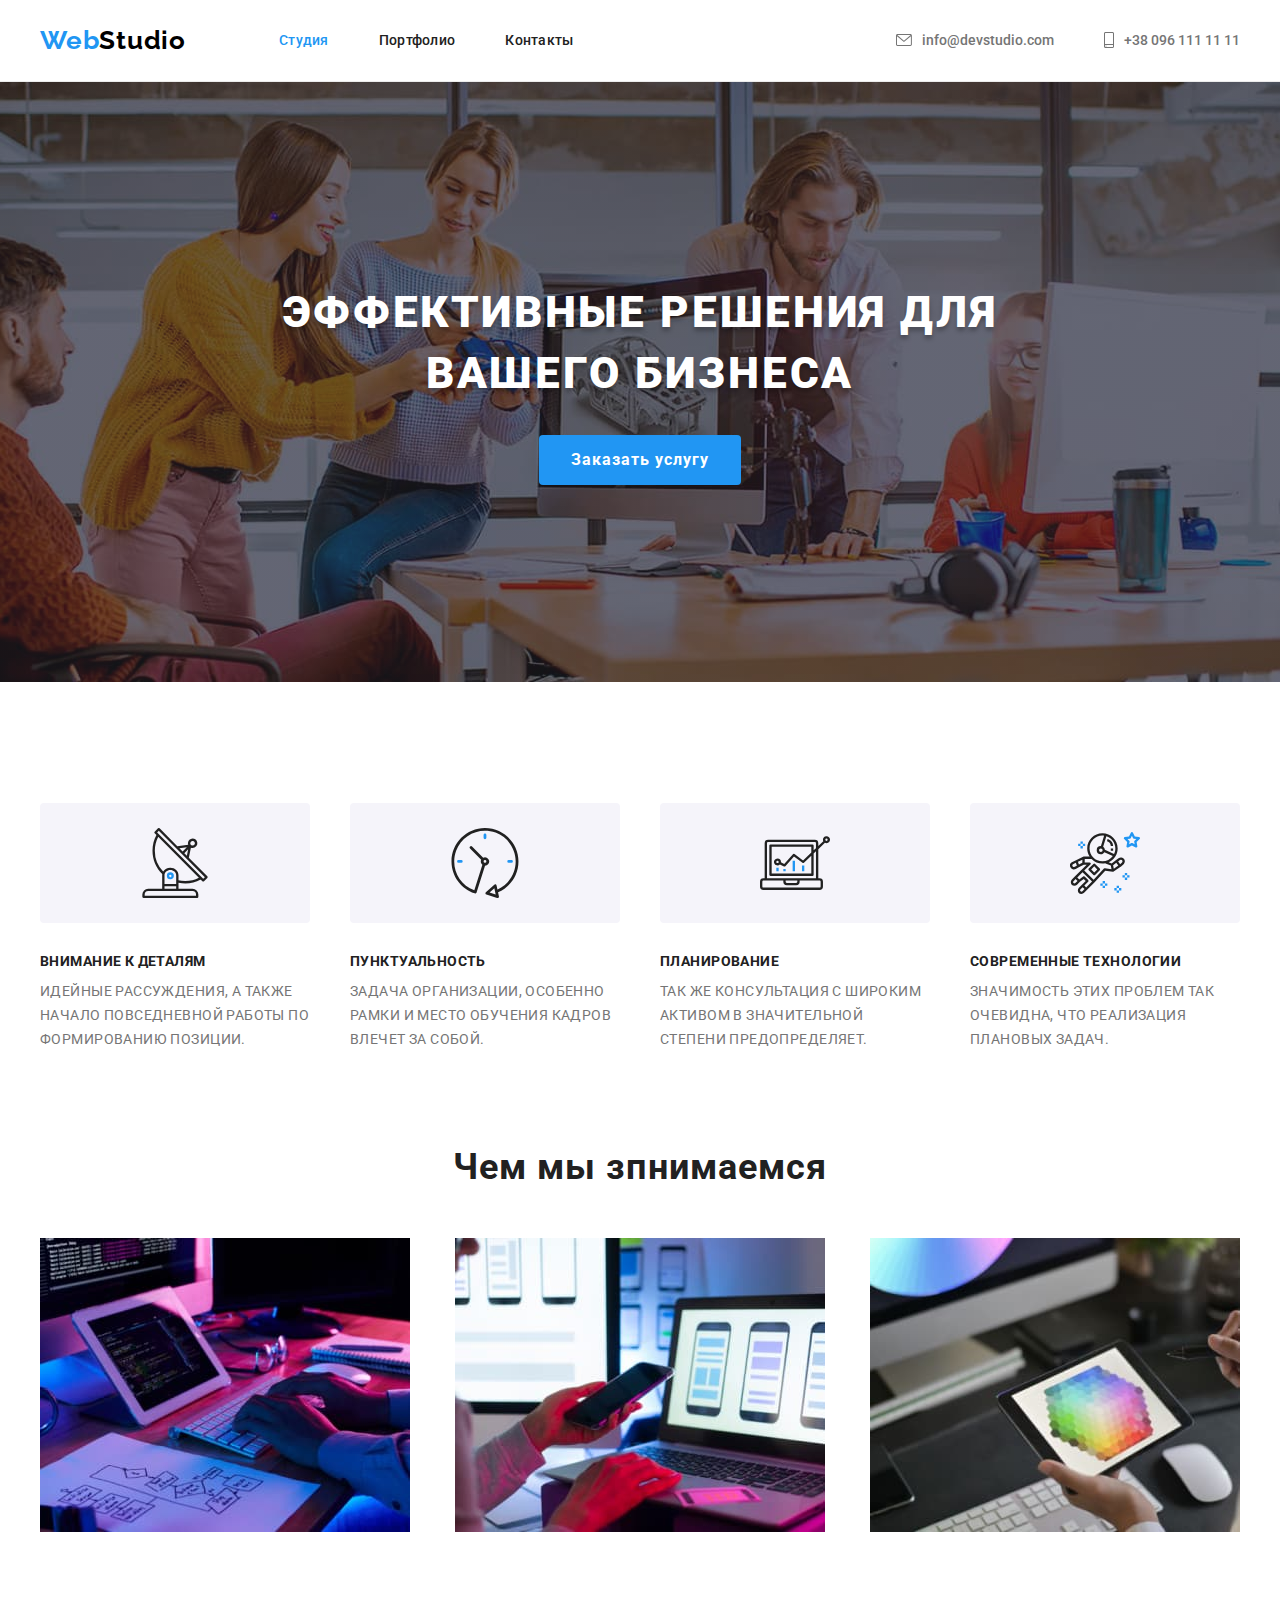
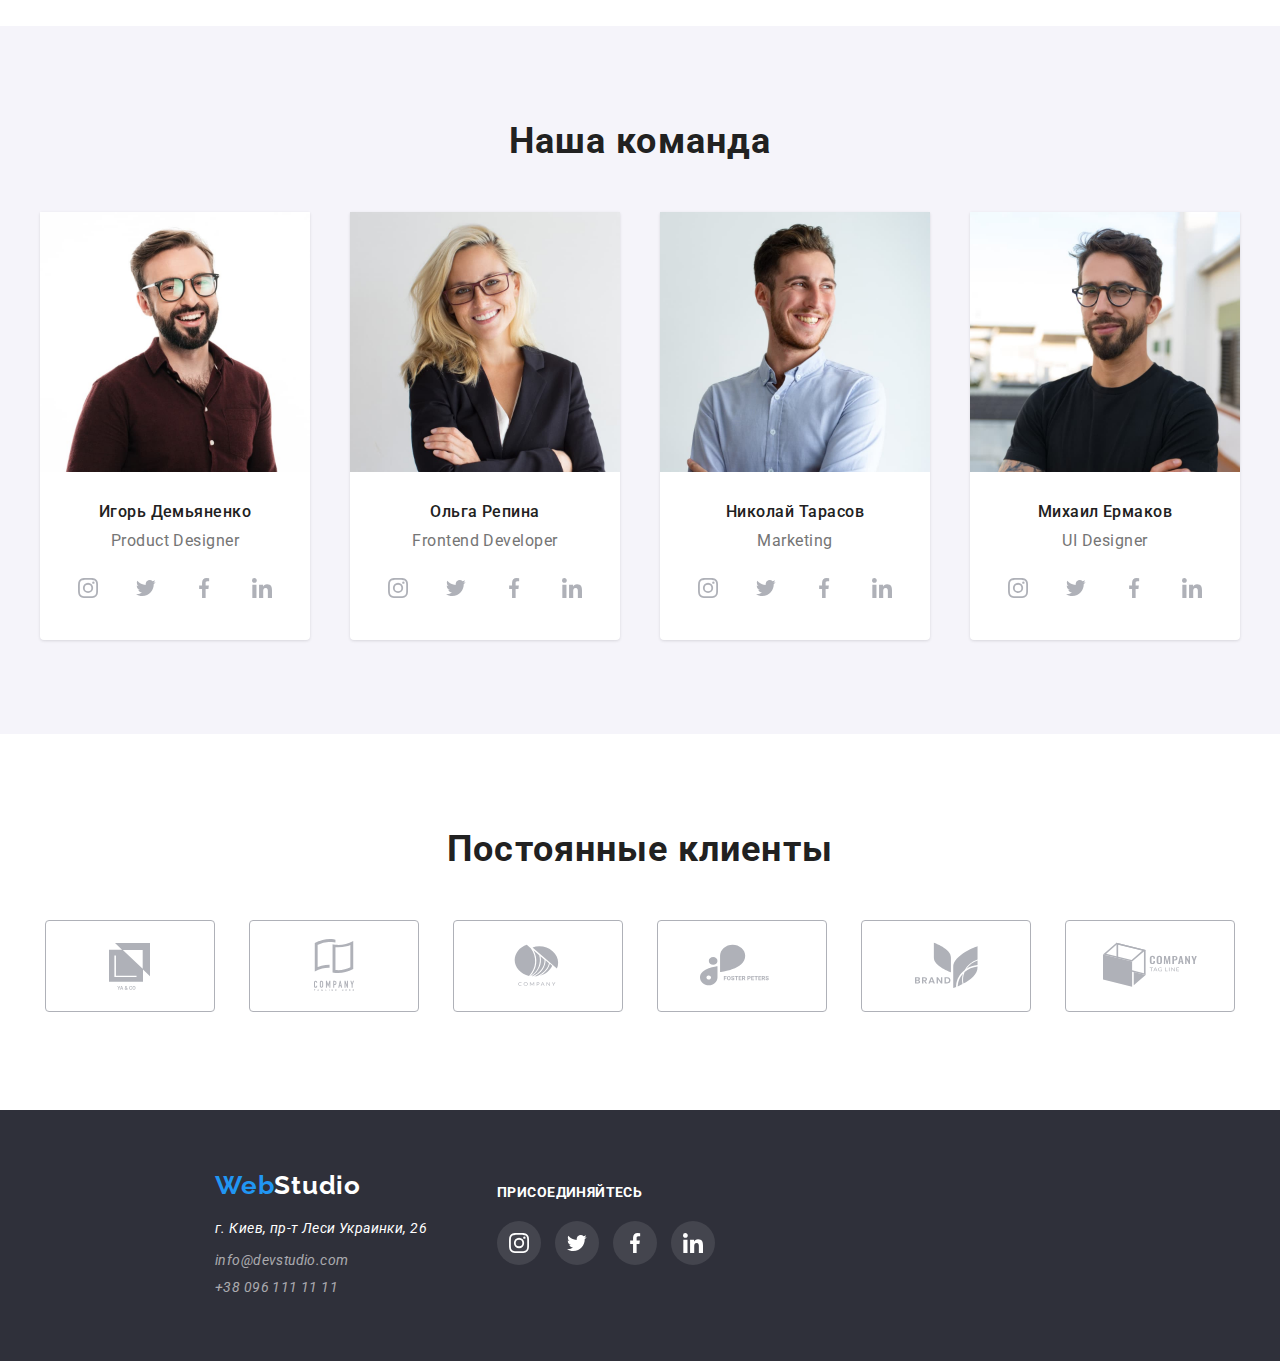
==== commit 996c8864: "поставил svg в footer" ====
--- a/index.html
+++ b/index.html
@@ -36,10 +36,20 @@
 
         <ul class="auth-nav list">
           <li class="nav-item">
-            <a class="email-link link" href="">info@devstudio.com</a>
+            <a class="link" href="">
+              <svg class="auth-icon" width="16" height="12">
+                <use href="./images/sprite/sprite.svg#icon-envelope"></use>
+              </svg>
+              info@devstudio.com
+            </a>
           </li>
           <li class="nav-item">
-            <a class="phone-link link" href="">+38 096 111 11 11</a>
+            <a class="phone-link link" href="">
+              <svg class="auth-icon" width="10" height="16">
+                <use href="./images/sprite/sprite.svg#icon-smartphone"></use>
+              </svg>
+              +38 096 111 11 11
+            </a>
           </li>
         </ul>
       </div>
@@ -62,28 +72,48 @@
         <div class="container">
           <h2 class="hide-title">Преимущества</h2>
           <ul class="advantages-items list">
-            <li class="item-advantage icon-antenna">
+            <li class="item-advantage">
+              <div class="icon-box">
+                <svg class="icon-advantage">
+                  <use href="./images/sprite/sprite.svg#icon-antenna"></use>
+                </svg>
+              </div>
               <h3 class="advantages-title">Внимание к деталям</h3>
               <p class="content">
                 Идейные рассуждения, а также начало повседневной работы по
                 формированию позиции.
               </p>
             </li>
-            <li class="item-advantage icon-clock">
+            <li class="item-advantage">
+              <div class="icon-box">
+                <svg class="icon-advantage">
+                  <use href="./images/sprite/sprite.svg#icon-clock"></use>
+                </svg>
+              </div>
               <h3 class="advantages-title">Пунктуальность</h3>
               <p class="content">
                 Задача организации, особенно рамки и место обучения кадров
                 влечет за собой.
               </p>
             </li>
-            <li class="item-advantage icon-diagram">
+            <li class="item-advantage">
+              <div class="icon-box">
+                <svg class="icon-advantage">
+                  <use href="./images/sprite/sprite.svg#icon-diagram"></use>
+                </svg>
+              </div>
               <h3 class="advantages-title">Планирование</h3>
               <p class="content">
                 Так же консультация с широким активом в значительной степени
                 предопределяет.
               </p>
             </li>
-            <li class="item-advantage icon-astronaut">
+            <li class="item-advantage">
+              <div class="icon-box">
+                <svg class="icon-advantage">
+                  <use href="./images/sprite/sprite.svg#icon-astronaut"></use>
+                </svg>
+              </div>
               <h3 class="advantages-title">Современные технологии</h3>
               <p class="content">
                 Значимость этих проблем так очевидна, что реализация плановых
@@ -137,10 +167,26 @@
               />
               <h3 class="command-title">Игорь Демьяненко</h3>
               <p class="speciality">Product Designer</p>
-              <a class="team-link icon-instagram" href=""></a>
-              <a class="team-link icon-twitter" href=""></a>
-              <a class="team-link icon-facebook" href=""></a>
-              <a class="team-link icon-linkedin" href=""></a>
+              <a class="team-link" href="">
+                <svg class="icon-network">
+                  <use href="./images/sprite/sprite.svg#icon-instagram"></use>
+                </svg>
+              </a>
+              <a class="team-link" href="">
+                <svg class="icon-network">
+                  <use href="./images/sprite/sprite.svg#icon-Group"></use>
+                </svg>
+              </a>
+              <a class="team-link" href="">
+                <svg class="icon-network">
+                  <use href="./images/sprite/sprite.svg#icon-facebook"></use>
+                </svg>
+              </a>
+              <a class="team-link" href="">
+                <svg class="icon-network">
+                  <use href="./images/sprite/sprite.svg#icon-linkedin"></use>
+                </svg>
+              </a>
             </li>
             <li class="team-card">
               <img
@@ -150,10 +196,26 @@
               />
               <h3 class="command-title">Ольга Репина</h3>
               <p class="speciality">Frontend Developer</p>
-              <a class="team-link icon-instagram" href=""></a>
-              <a class="team-link icon-twitter" href=""></a>
-              <a class="team-link icon-facebook" href=""></a>
-              <a class="team-link icon-linkedin" href=""></a>
+              <a class="team-link" href="">
+                <svg class="icon-network">
+                  <use href="./images/sprite/sprite.svg#icon-instagram"></use>
+                </svg>
+              </a>
+              <a class="team-link" href="">
+                <svg class="icon-network">
+                  <use href="./images/sprite/sprite.svg#icon-Group"></use>
+                </svg>
+              </a>
+              <a class="team-link" href="">
+                <svg class="icon-network">
+                  <use href="./images/sprite/sprite.svg#icon-facebook"></use>
+                </svg>
+              </a>
+              <a class="team-link" href="">
+                <svg class="icon-network">
+                  <use href="./images/sprite/sprite.svg#icon-linkedin"></use>
+                </svg>
+              </a>
             </li>
             <li class="team-card">
               <img
@@ -163,10 +225,26 @@
               />
               <h3 class="command-title">Николай Тарасов</h3>
               <p class="speciality">Marketing</p>
-              <a class="team-link icon-instagram" href=""></a>
-              <a class="team-link icon-twitter" href=""></a>
-              <a class="team-link icon-facebook" href=""></a>
-              <a class="team-link icon-linkedin" href=""></a>
+              <a class="team-link" href="">
+                <svg class="icon-network">
+                  <use href="./images/sprite/sprite.svg#icon-instagram"></use>
+                </svg>
+              </a>
+              <a class="team-link" href="">
+                <svg class="icon-network">
+                  <use href="./images/sprite/sprite.svg#icon-Group"></use>
+                </svg>
+              </a>
+              <a class="team-link" href="">
+                <svg class="icon-network">
+                  <use href="./images/sprite/sprite.svg#icon-facebook"></use>
+                </svg>
+              </a>
+              <a class="team-link" href="">
+                <svg class="icon-network">
+                  <use href="./images/sprite/sprite.svg#icon-linkedin"></use>
+                </svg>
+              </a>
             </li>
             <li class="team-card">
               <img
@@ -176,10 +254,26 @@
               />
               <h3 class="command-title">Михаил Ермаков</h3>
               <p class="speciality">UI Designer</p>
-              <a class="team-link icon-instagram" href=""></a>
-              <a class="team-link icon-twitter" href=""></a>
-              <a class="team-link icon-facebook" href=""></a>
-              <a class="team-link icon-linkedin" href=""></a>
+              <a class="team-link" href="">
+                <svg class="icon-network">
+                  <use href="./images/sprite/sprite.svg#icon-instagram"></use>
+                </svg>
+              </a>
+              <a class="team-link" href="">
+                <svg class="icon-network">
+                  <use href="./images/sprite/sprite.svg#icon-Group"></use>
+                </svg>
+              </a>
+              <a class="team-link" href="">
+                <svg class="icon-network">
+                  <use href="./images/sprite/sprite.svg#icon-facebook"></use>
+                </svg>
+              </a>
+              <a class="team-link" href="">
+                <svg class="icon-network">
+                  <use href="./images/sprite/sprite.svg#icon-linkedin"></use>
+                </svg>
+              </a>
             </li>
           </ul>
         </div>
@@ -221,10 +315,26 @@
       </div>
       <div class="footer-networks">
         <h3 class="networks-title">Присоединяйтесь</h3>
-        <a class="footer-link footer-instagram" href=""></a>
-        <a class="footer-link footer-twitter" href=""></a>
-        <a class="footer-link footer-facebook" href=""></a>
-        <a class="footer-link footer-linkedin" href=""></a>
+        <a class="footer-link" href="">
+          <svg class="icon-footer">
+            <use href="./images/sprite/sprite.svg#icon-footer-instagram"></use>
+          </svg>
+        </a>
+        <a class="footer-link" href="">
+          <svg class="icon-footer">
+            <use href="./images/sprite/sprite.svg#icon-footer-Vector"></use>
+          </svg>
+        </a>
+        <a class="footer-link" href="">
+          <svg class="icon-footer">
+            <use href="./images/sprite/sprite.svg#icon-footer-facebook"></use>
+          </svg>
+        </a>
+        <a class="footer-link" href="">
+          <svg class="icon-footer">
+            <use href="./images/sprite/sprite.svg#icon-footer-linkedin"></use>
+          </svg>
+        </a>
       </div>
     </footer>
   </body>
--- a/css/styles.css
+++ b/css/styles.css
@@ -13,6 +13,7 @@
   --networks-title: rgba(255, 255, 255, 1);
   --background-icon: rgba(255, 255, 255, 0.1);
   --clients-border: rgba(175, 177, 184, 1);
+  --icon-network: #afb1b8;
   --card-set-gap: 30px;
 
   --questionable: #f5f5f5;
@@ -138,34 +139,15 @@
 
   font-size: 14px;
   font-weight: 500;
-  line-height: normal;
-  letter-spacing: 0.28px;
-}
-
-.email-link::before {
-  content: "";
-  width: 16px;
-  height: 12px;
+  line-height: 1.2;
+  letter-spacing: 2%;
+}
+
+.auth-icon {
   margin-right: 10px;
 
-  background-image: url("../images/icon/heder/envelope.svg");
-  background-position: center;
-  background-repeat: no-repeat;
-  background-size: contain;
-}
-
-.phone-link::before {
-  content: "";
-  width: 10px;
-  height: 16px;
-  margin-right: 10px;
-
-  background-image: url("../images/icon/heder/smartphone.svg");
-  background-position: center;
-  background-repeat: no-repeat;
-  background-size: contain;
-}
-
+  fill: currentColor;
+}
 .auth-nav .link:hover,
 .auth-nav .link:focus {
   color: var(--accent-color);
@@ -222,6 +204,8 @@
   font-weight: 700;
   line-height: 1.9;
   letter-spacing: 0.96px;
+
+  cursor: pointer;
 }
 
 /* Преимущества */
@@ -255,32 +239,19 @@
   width: 270px;
 }
 
-.item-advantage::before {
-  content: "";
-  display: block;
+.icon-box {
+  display: flex;
+  margin-bottom: 30px;
   height: 120px;
-  margin-bottom: 30px;
+  align-items: center;
+  justify-content: center;
   border-radius: 4px;
-  background-size: 70px;
-  background-repeat: no-repeat;
-  background-position: center;
   background-color: var(--secondary-background);
 }
 
-.icon-antenna::before {
-  background-image: url("../images/icon/advantages/antenna.png");
-}
-
-.icon-clock::before {
-  background-image: url("../images/icon/advantages/clock.png");
-}
-
-.icon-diagram::before {
-  background-image: url("../images/icon/advantages/diagram.png");
-}
-
-.icon-astronaut::before {
-  background-image: url("../images/icon/advantages/astronaut.png");
+.icon-advantage {
+  width: 70px;
+  height: 70px;
 }
 
 .advantages-title {
@@ -389,8 +360,10 @@
   height: 44px;
   margin-bottom: 30px;
   border-radius: 50%;
+  background-size: 20px;
   background-repeat: no-repeat;
   background-position: center;
+  color: var(--icon-network);
 }
 
 .team-link:not(:last-child) {
@@ -400,22 +373,14 @@
 .team-link:hover,
 .team-link:focus {
   background-color: var(--accent-color);
-}
-
-.icon-instagram {
-  background-image: url("../images/icon/team/instagram.svg");
-}
-
-.icon-twitter {
-  background-image: url("../images/icon/team/Group.svg");
-}
-
-.icon-facebook {
-  background-image: url("../images/icon/team/facebook.svg");
-}
-
-.icon-linkedin {
-  background-image: url("../images/icon/team/linkedin.svg");
+  color: var(--primary-background);
+}
+
+.icon-network {
+  width: 20px;
+  height: 20px;
+
+  fill: currentColor;
 }
 
 /* Постоянные клиенты */
@@ -434,6 +399,7 @@
   height: 92px;
   border: 1px solid var(--clients-border);
   border-radius: 4px;
+  background-size: 106px 60px;
   background-repeat: no-repeat;
   background-position: center;
 }
@@ -538,6 +504,7 @@
   width: 44px;
   height: 44px;
   border-radius: 50%;
+  background-size: 20px;
   background-repeat: no-repeat;
   background-position: center;
   background-color: var(--background-icon);
@@ -552,7 +519,12 @@
   background-color: var(--accent-color);
 }
 
-.footer-instagram {
+.icon-footer {
+  width: 20px;
+  height: 20px;
+}
+
+/* .footer-instagram {
   background-image: url("../images/icon/footer/footer-instagram.svg");
 }
 
@@ -566,7 +538,7 @@
 
 .footer-linkedin {
   background-image: url("../images/icon/footer/footer-linkedin.svg");
-}
+} */
 
 /* Портфолио */
 .portfolio {
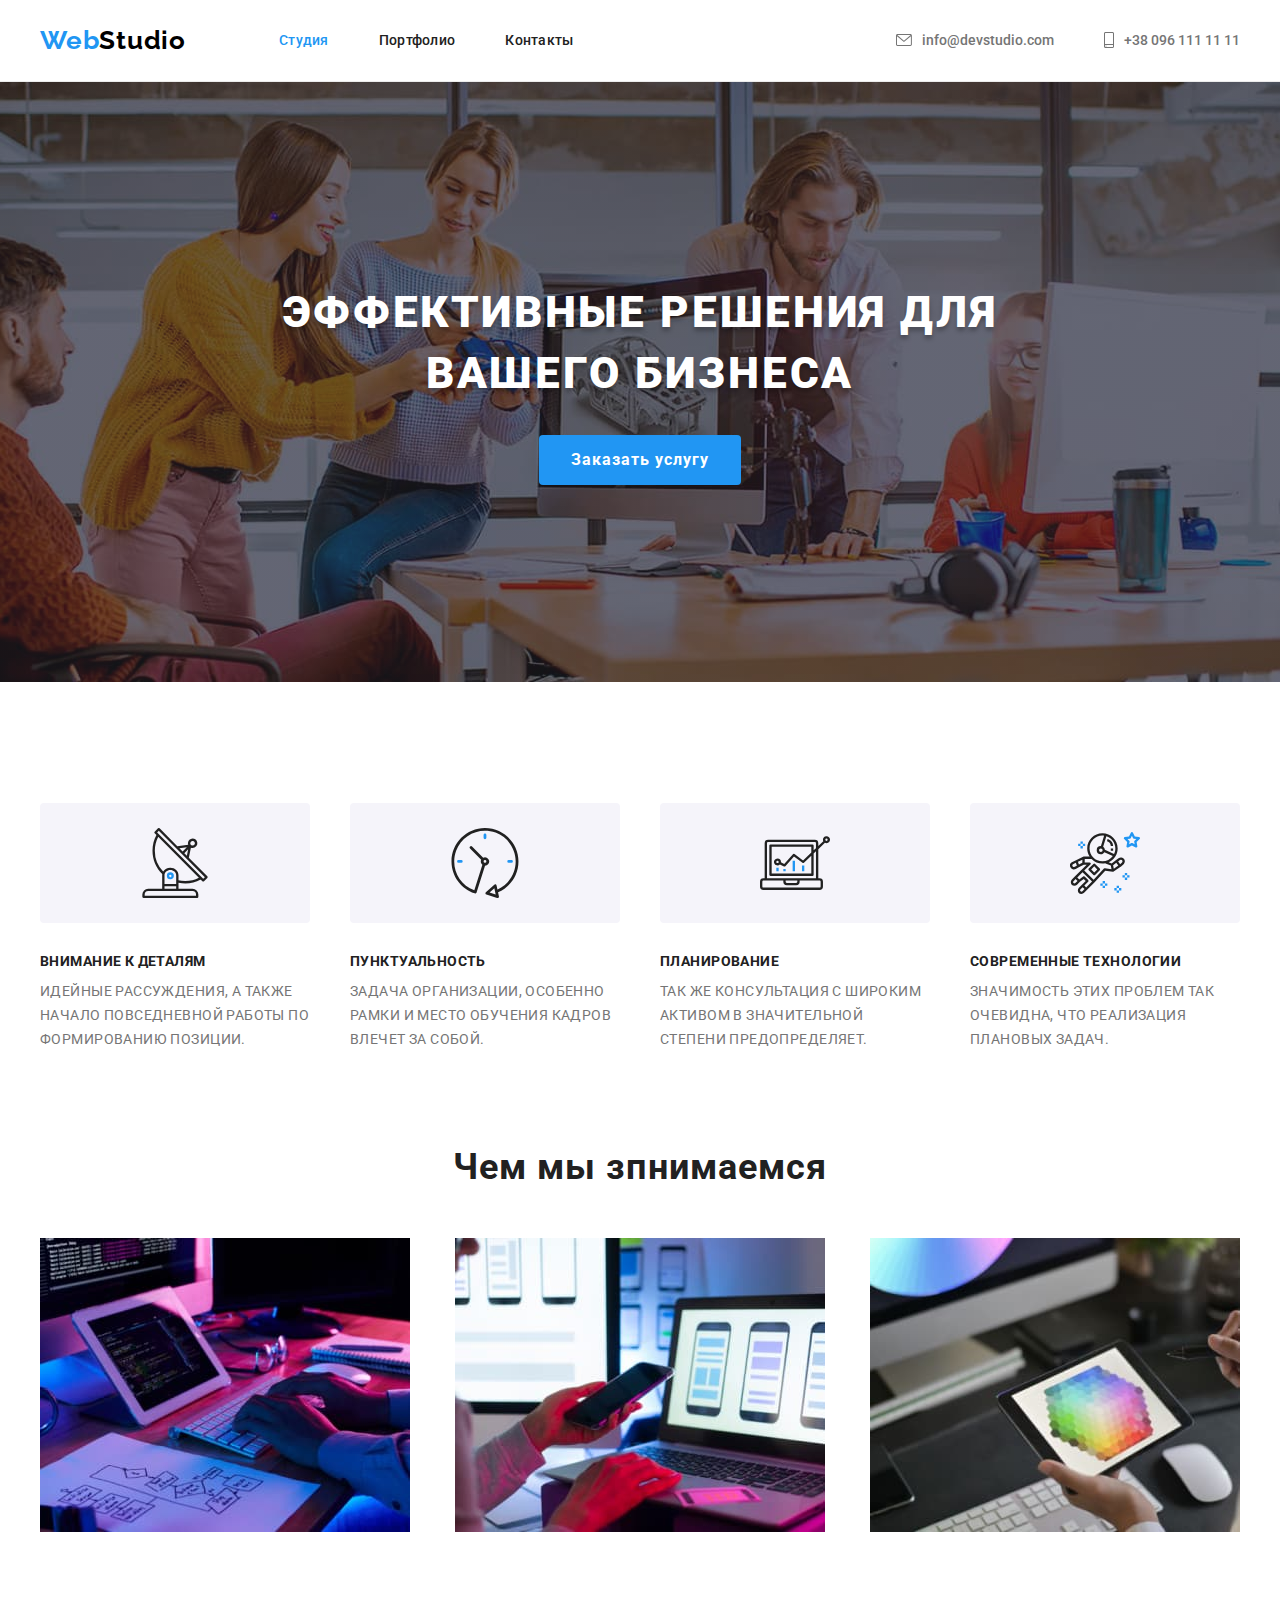
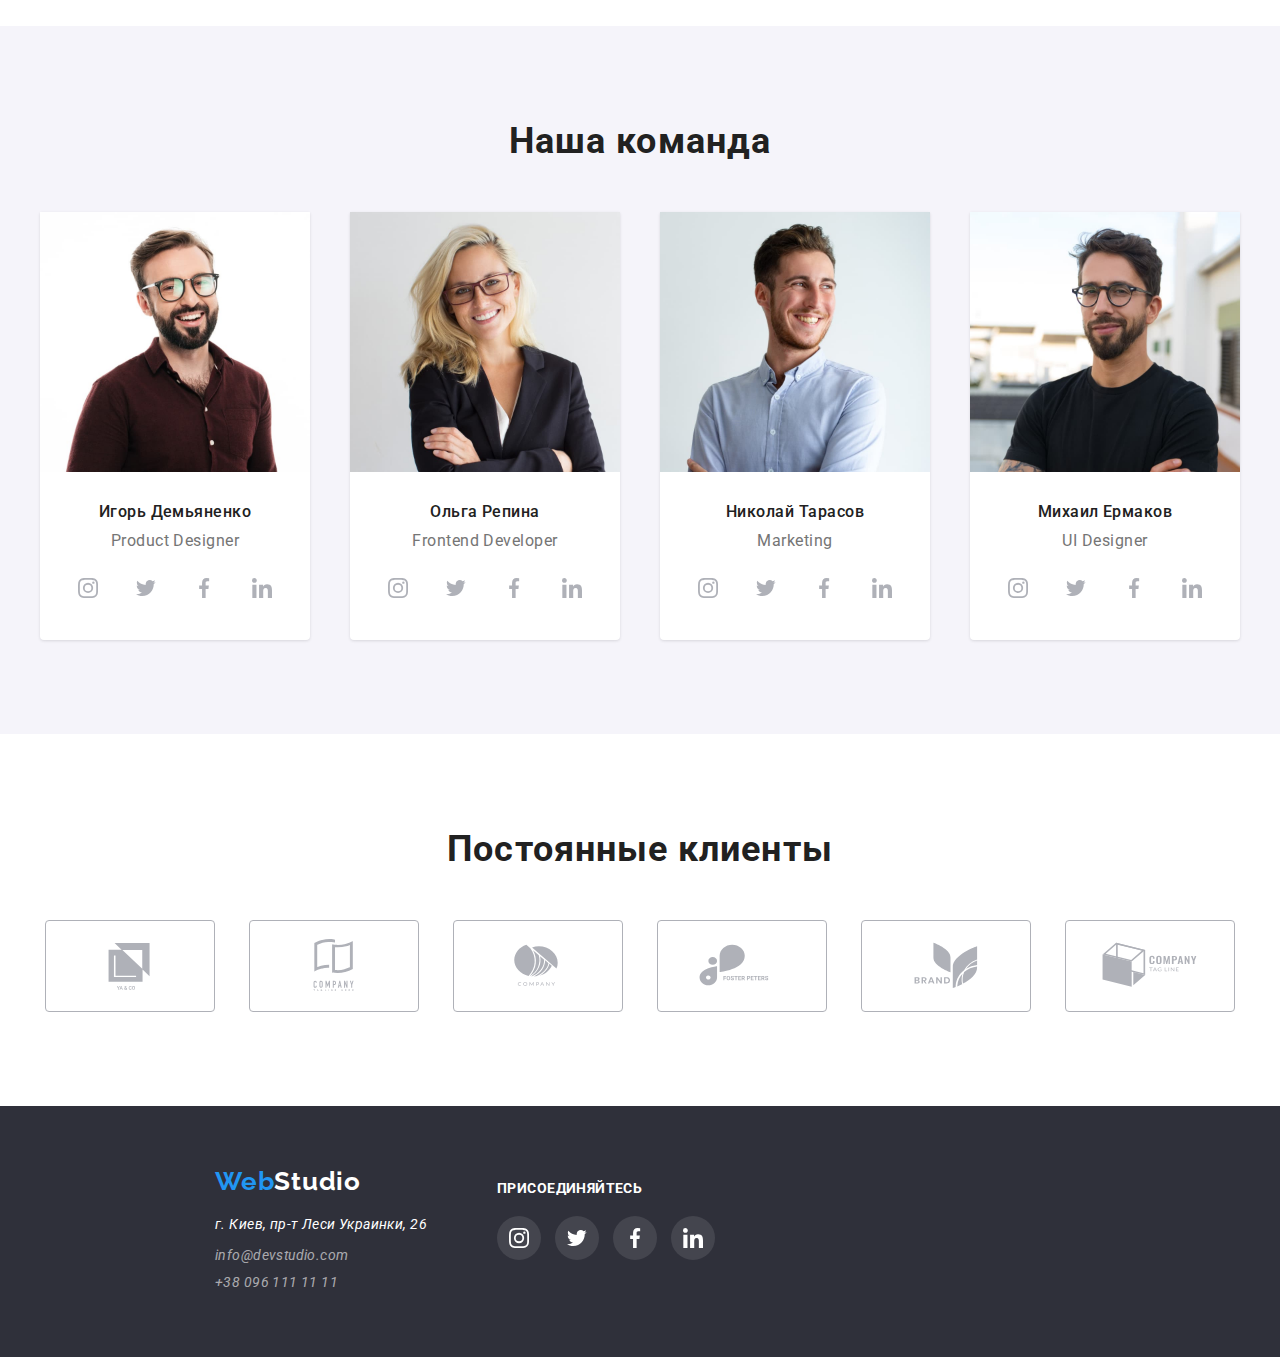
==== commit f5639672: "доделал svg в секции постоянные клиенты" ====
--- a/index.html
+++ b/index.html
@@ -283,12 +283,36 @@
       <section class="clients">
         <div class="container">
           <h2 class="client-title">Постоянные клиенты</h2>
-          <a class="logos-clients first-client" href=""></a>
-          <a class="logos-clients second-client" href=""></a>
-          <a class="logos-clients third-client" href=""></a>
-          <a class="logos-clients fourth-client" href=""></a>
-          <a class="logos-clients fifth-client" href=""></a>
-          <a class="logos-clients sixth-client" href=""></a>
+          <a class="logos-clients" href="">
+            <svg class="icon-logo">
+              <use href="./images/sprite/sprite.svg#icon-first-client"></use>
+            </svg>
+          </a>
+          <a class="logos-clients" href="">
+            <svg class="icon-logo">
+              <use href="./images/sprite/sprite.svg#icon-second-client"></use>
+            </svg>
+          </a>
+          <a class="logos-clients" href="">
+            <svg class="icon-logo">
+              <use href="./images/sprite/sprite.svg#icon-third-client"></use>
+            </svg>
+          </a>
+          <a class="logos-clients" href="">
+            <svg class="icon-logo">
+              <use href="./images/sprite/sprite.svg#icon-fourth-client"></use>
+            </svg>
+          </a>
+          <a class="logos-clients" href="">
+            <svg class="icon-logo">
+              <use href="./images/sprite/sprite.svg#icon-fifth-client"></use>
+            </svg>
+          </a>
+          <a class="logos-clients" href="">
+            <svg class="icon-logo">
+              <use href="./images/sprite/sprite.svg#icon-sixth-client"></use>
+            </svg>
+          </a>
         </div>
       </section>
     </main>
--- a/css/styles.css
+++ b/css/styles.css
@@ -14,6 +14,7 @@
   --background-icon: rgba(255, 255, 255, 0.1);
   --clients-border: rgba(175, 177, 184, 1);
   --icon-network: #afb1b8;
+  --icon-logo: #afb1b8;
   --card-set-gap: 30px;
 
   --questionable: #f5f5f5;
@@ -402,6 +403,7 @@
   background-size: 106px 60px;
   background-repeat: no-repeat;
   background-position: center;
+  color: var(--icon-logo);
 }
 
 .logos-clients:not(:last-child) {
@@ -411,9 +413,17 @@
 .logos-clients:hover,
 .logos-clients:focus {
   border-color: var(--accent-color);
-}
-
-.first-client {
+  color: var(--accent-color);
+}
+
+.icon-logo {
+  width: 160px;
+  height: 60px;
+
+  fill: currentColor;
+}
+
+/* .first-client {
   background-image: url("../images/icon/clients/first-client.svg");
 }
 .second-client {
@@ -430,7 +440,7 @@
 }
 .sixth-client {
   background-image: url("../images/icon/clients/sixth-client.svg");
-}
+} */
 
 /* Подвал */
 .main-footer {
@@ -524,22 +534,6 @@
   height: 20px;
 }
 
-/* .footer-instagram {
-  background-image: url("../images/icon/footer/footer-instagram.svg");
-}
-
-.footer-twitter {
-  background-image: url("../images/icon/footer/footer-Vector.svg");
-}
-
-.footer-facebook {
-  background-image: url("../images/icon/footer/footer-facebook.svg");
-}
-
-.footer-linkedin {
-  background-image: url("../images/icon/footer/footer-linkedin.svg");
-} */
-
 /* Портфолио */
 .portfolio {
   padding: 94px 0;
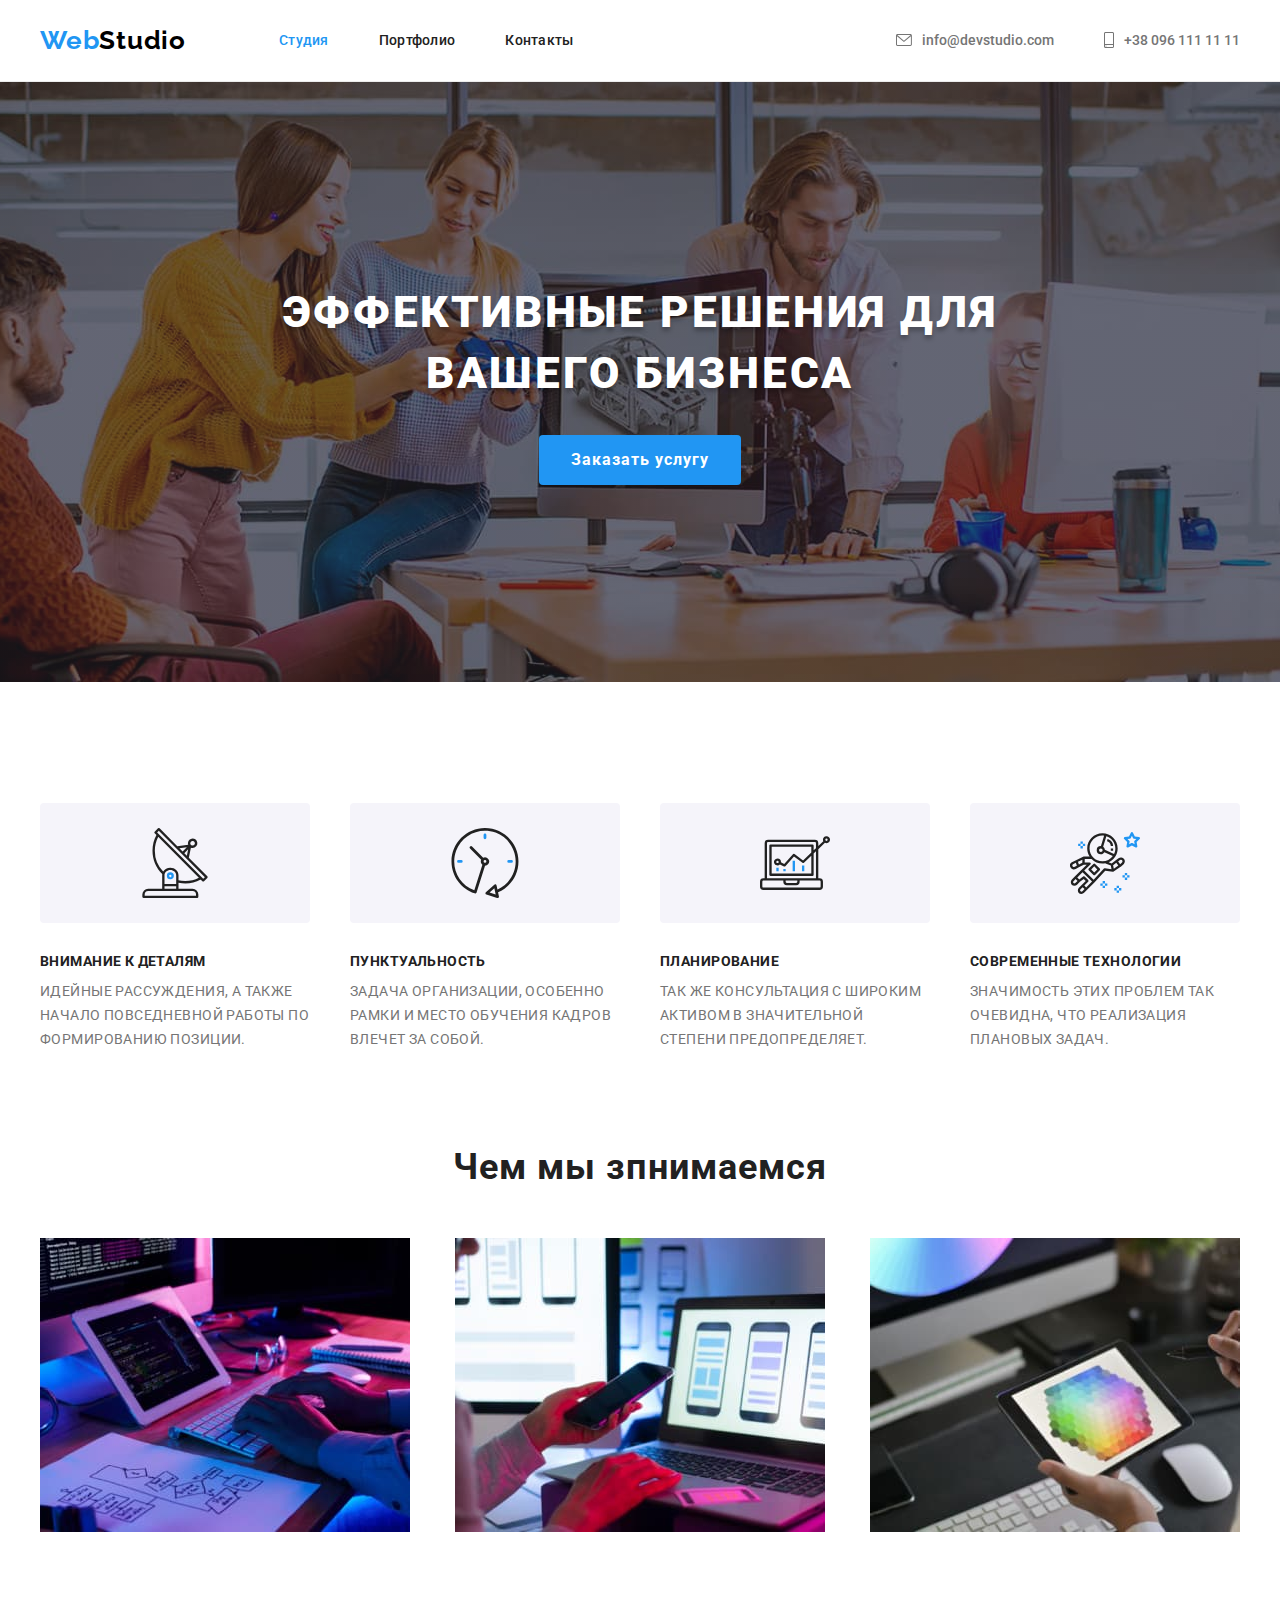
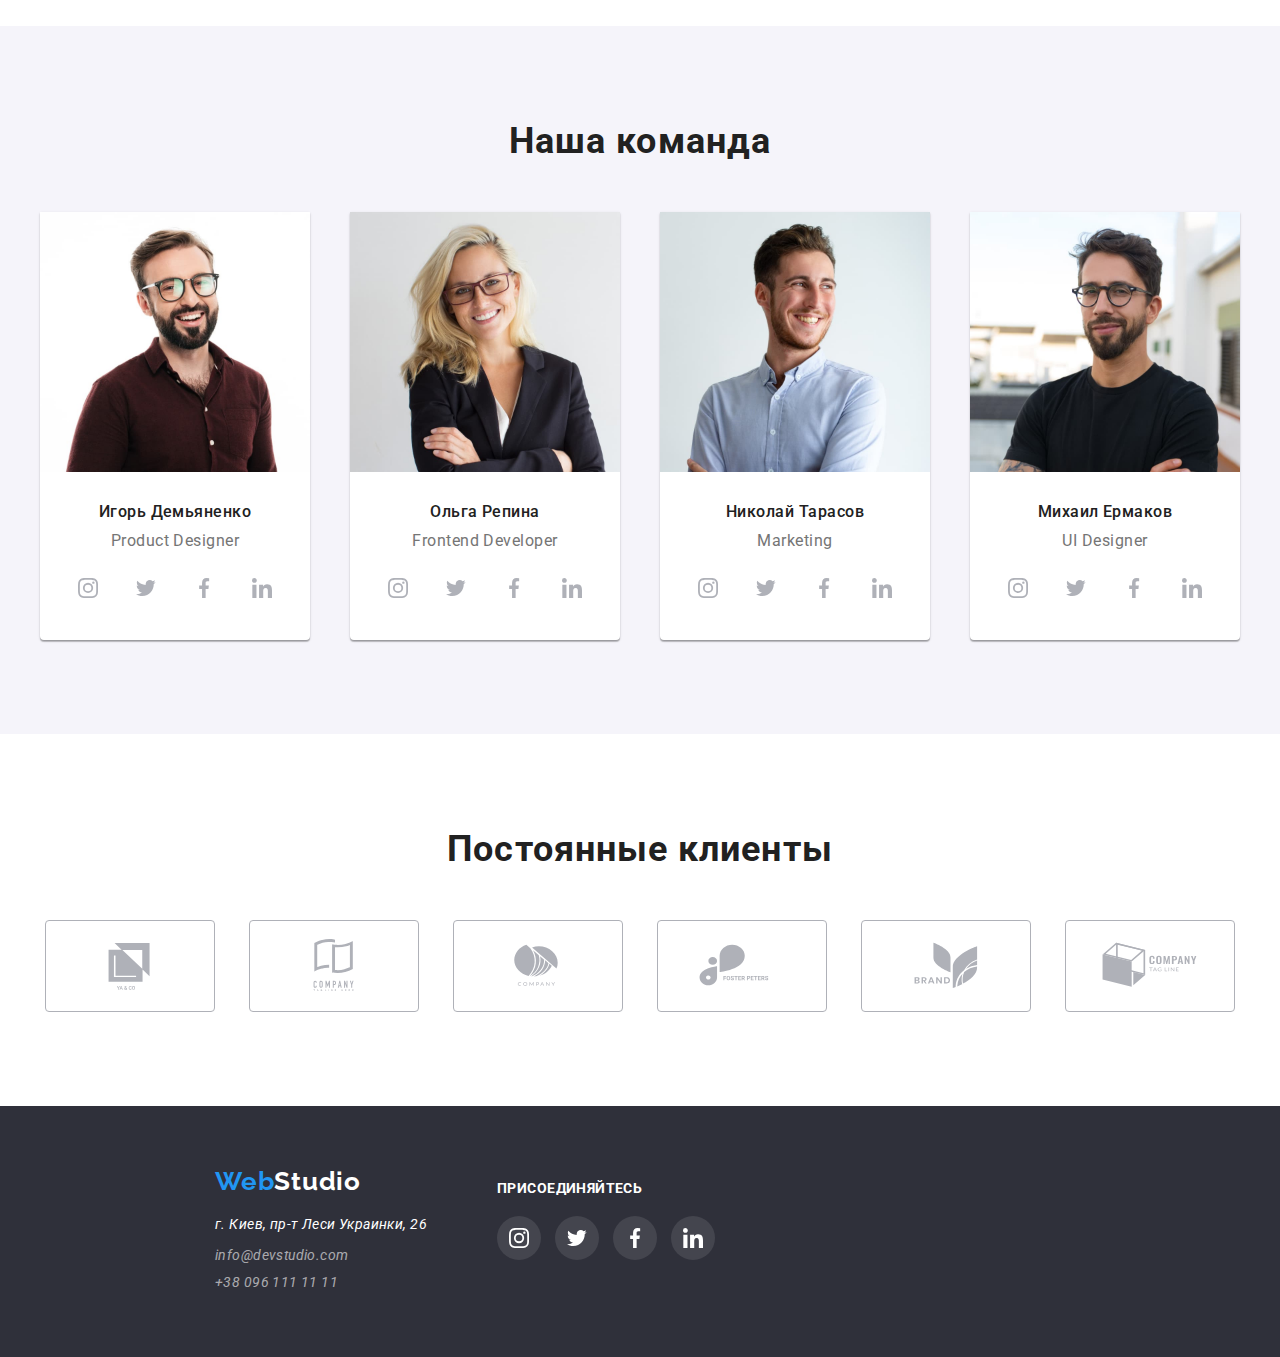
==== commit e211f430: "добавил aria-label" ====
--- a/index.html
+++ b/index.html
@@ -21,22 +21,28 @@
     <header class="header">
       <div class="container main-nav">
         <nav class="nav">
-          <a class="logo link" href="./index.html">
+          <a class="logo link" href="./index.html" aria-label="Логотип">
             <span class="web">Web</span>Studio
           </a>
 
           <ul class="site-nav list">
-            <li class="nav-item"><a class="link current" href="">Студия</a></li>
             <li class="nav-item">
-              <a class="link" href="./portfolio.html">Портфолио</a>
-            </li>
-            <li class="nav-item"><a class="link" href="">Контакты</a></li>
+              <a class="link current" href="" aria-label="Студия">Студия</a>
+            </li>
+            <li class="nav-item">
+              <a class="link" href="./portfolio.html" aria-label="Портфолио"
+                >Портфолио</a
+              >
+            </li>
+            <li class="nav-item">
+              <a class="link" href="" aria-label="Контакты">Контакты</a>
+            </li>
           </ul>
         </nav>
 
         <ul class="auth-nav list">
           <li class="nav-item">
-            <a class="link" href="">
+            <a class="link" href="mailto:info@devstudio.com" aria-label="Имейл">
               <svg class="auth-icon" width="16" height="12">
                 <use href="./images/sprite/sprite.svg#icon-envelope"></use>
               </svg>
@@ -44,7 +50,11 @@
             </a>
           </li>
           <li class="nav-item">
-            <a class="phone-link link" href="">
+            <a
+              class="phone-link link"
+              href="tel:+38 096 111 11 11"
+              aria-label="Телефон"
+            >
               <svg class="auth-icon" width="10" height="16">
                 <use href="./images/sprite/sprite.svg#icon-smartphone"></use>
               </svg>
@@ -63,7 +73,13 @@
             Эффективные решения для <br />
             вашего бизнеса
           </h1>
-          <button type="button" class="hero-button">Заказать услугу</button>
+          <button
+            type="button"
+            class="hero-button"
+            aria-label="Заказать услугу"
+          >
+            Заказать услугу
+          </button>
         </div>
       </section>
 
@@ -73,7 +89,7 @@
           <h2 class="hide-title">Преимущества</h2>
           <ul class="advantages-items list">
             <li class="item-advantage">
-              <div class="icon-box">
+              <div class="icon-thumb">
                 <svg class="icon-advantage">
                   <use href="./images/sprite/sprite.svg#icon-antenna"></use>
                 </svg>
@@ -85,7 +101,7 @@
               </p>
             </li>
             <li class="item-advantage">
-              <div class="icon-box">
+              <div class="icon-thumb">
                 <svg class="icon-advantage">
                   <use href="./images/sprite/sprite.svg#icon-clock"></use>
                 </svg>
@@ -97,7 +113,7 @@
               </p>
             </li>
             <li class="item-advantage">
-              <div class="icon-box">
+              <div class="icon-thumb">
                 <svg class="icon-advantage">
                   <use href="./images/sprite/sprite.svg#icon-diagram"></use>
                 </svg>
@@ -109,7 +125,7 @@
               </p>
             </li>
             <li class="item-advantage">
-              <div class="icon-box">
+              <div class="icon-thumb">
                 <svg class="icon-advantage">
                   <use href="./images/sprite/sprite.svg#icon-astronaut"></use>
                 </svg>
@@ -167,22 +183,22 @@
               />
               <h3 class="command-title">Игорь Демьяненко</h3>
               <p class="speciality">Product Designer</p>
-              <a class="team-link" href="">
+              <a class="team-link" href="" aria-label="Инстаграм">
                 <svg class="icon-network">
                   <use href="./images/sprite/sprite.svg#icon-instagram"></use>
                 </svg>
               </a>
-              <a class="team-link" href="">
+              <a class="team-link" href="" aria-label="Твиттер">
                 <svg class="icon-network">
                   <use href="./images/sprite/sprite.svg#icon-Group"></use>
                 </svg>
               </a>
-              <a class="team-link" href="">
+              <a class="team-link" href="" aria-label="Фейсбук">
                 <svg class="icon-network">
                   <use href="./images/sprite/sprite.svg#icon-facebook"></use>
                 </svg>
               </a>
-              <a class="team-link" href="">
+              <a class="team-link" href="" aria-label="Линкедин">
                 <svg class="icon-network">
                   <use href="./images/sprite/sprite.svg#icon-linkedin"></use>
                 </svg>
@@ -196,22 +212,22 @@
               />
               <h3 class="command-title">Ольга Репина</h3>
               <p class="speciality">Frontend Developer</p>
-              <a class="team-link" href="">
+              <a class="team-link" href="" aria-label="Инстаграм">
                 <svg class="icon-network">
                   <use href="./images/sprite/sprite.svg#icon-instagram"></use>
                 </svg>
               </a>
-              <a class="team-link" href="">
+              <a class="team-link" href="" aria-label="Твиттер">
                 <svg class="icon-network">
                   <use href="./images/sprite/sprite.svg#icon-Group"></use>
                 </svg>
               </a>
-              <a class="team-link" href="">
+              <a class="team-link" href="" aria-label="Фейсбук">
                 <svg class="icon-network">
                   <use href="./images/sprite/sprite.svg#icon-facebook"></use>
                 </svg>
               </a>
-              <a class="team-link" href="">
+              <a class="team-link" href="" aria-label="Линкедин">
                 <svg class="icon-network">
                   <use href="./images/sprite/sprite.svg#icon-linkedin"></use>
                 </svg>
@@ -225,22 +241,22 @@
               />
               <h3 class="command-title">Николай Тарасов</h3>
               <p class="speciality">Marketing</p>
-              <a class="team-link" href="">
+              <a class="team-link" href="" aria-label="Инстаграм">
                 <svg class="icon-network">
                   <use href="./images/sprite/sprite.svg#icon-instagram"></use>
                 </svg>
               </a>
-              <a class="team-link" href="">
+              <a class="team-link" href="" aria-label="Твиттер">
                 <svg class="icon-network">
                   <use href="./images/sprite/sprite.svg#icon-Group"></use>
                 </svg>
               </a>
-              <a class="team-link" href="">
+              <a class="team-link" href="" aria-label="Фейсбук">
                 <svg class="icon-network">
                   <use href="./images/sprite/sprite.svg#icon-facebook"></use>
                 </svg>
               </a>
-              <a class="team-link" href="">
+              <a class="team-link" href="" aria-label="Линкедин">
                 <svg class="icon-network">
                   <use href="./images/sprite/sprite.svg#icon-linkedin"></use>
                 </svg>
@@ -254,22 +270,22 @@
               />
               <h3 class="command-title">Михаил Ермаков</h3>
               <p class="speciality">UI Designer</p>
-              <a class="team-link" href="">
+              <a class="team-link" href="" aria-label="Инстаграм">
                 <svg class="icon-network">
                   <use href="./images/sprite/sprite.svg#icon-instagram"></use>
                 </svg>
               </a>
-              <a class="team-link" href="">
+              <a class="team-link" href="" aria-label="Твиттер">
                 <svg class="icon-network">
                   <use href="./images/sprite/sprite.svg#icon-Group"></use>
                 </svg>
               </a>
-              <a class="team-link" href="">
+              <a class="team-link" href="" aria-label="Фейсбук">
                 <svg class="icon-network">
                   <use href="./images/sprite/sprite.svg#icon-facebook"></use>
                 </svg>
               </a>
-              <a class="team-link" href="">
+              <a class="team-link" href="" aria-label="Линкедин">
                 <svg class="icon-network">
                   <use href="./images/sprite/sprite.svg#icon-linkedin"></use>
                 </svg>
@@ -283,32 +299,32 @@
       <section class="clients">
         <div class="container">
           <h2 class="client-title">Постоянные клиенты</h2>
-          <a class="logos-clients" href="">
+          <a class="logos-clients" href="" aria-label="Логотип">
             <svg class="icon-logo">
               <use href="./images/sprite/sprite.svg#icon-first-client"></use>
             </svg>
           </a>
-          <a class="logos-clients" href="">
+          <a class="logos-clients" href="" aria-label="Логотип">
             <svg class="icon-logo">
               <use href="./images/sprite/sprite.svg#icon-second-client"></use>
             </svg>
           </a>
-          <a class="logos-clients" href="">
+          <a class="logos-clients" href="" aria-label="Логотип">
             <svg class="icon-logo">
               <use href="./images/sprite/sprite.svg#icon-third-client"></use>
             </svg>
           </a>
-          <a class="logos-clients" href="">
+          <a class="logos-clients" href="" aria-label="Логотип">
             <svg class="icon-logo">
               <use href="./images/sprite/sprite.svg#icon-fourth-client"></use>
             </svg>
           </a>
-          <a class="logos-clients" href="">
+          <a class="logos-clients" href="" aria-label="Логотип">
             <svg class="icon-logo">
               <use href="./images/sprite/sprite.svg#icon-fifth-client"></use>
             </svg>
           </a>
-          <a class="logos-clients" href="">
+          <a class="logos-clients" href="" aria-label="Логотип">
             <svg class="icon-logo">
               <use href="./images/sprite/sprite.svg#icon-sixth-client"></use>
             </svg>
@@ -320,7 +336,7 @@
     <!--Подвал-->
     <footer class="main-footer">
       <div class="footer-address">
-        <a class="logo link" href="/index.html">
+        <a class="logo link" href="/index.html" aria-label="Логотип">
           <span class="web">Web</span>Studio
         </a>
         <address>
@@ -329,32 +345,39 @@
         <address>
           <ul class="list">
             <li class="address-element">
-              <a class="link" href="">info@devstudio.com</a>
+              <a
+                class="link"
+                href="mailto:info@devstudio.com"
+                aria-label="Имейл"
+                >info@devstudio.com</a
+              >
             </li>
             <li class="address-element">
-              <a class="link" href="">+38 096 111 11 11</a>
+              <a class="link" href="tel:+38 096 111 11 11" aria-label="Телефон"
+                >+38 096 111 11 11</a
+              >
             </li>
           </ul>
         </address>
       </div>
       <div class="footer-networks">
         <h3 class="networks-title">Присоединяйтесь</h3>
-        <a class="footer-link" href="">
+        <a class="footer-link" href="" aria-label="Инстаграм">
           <svg class="icon-footer">
             <use href="./images/sprite/sprite.svg#icon-footer-instagram"></use>
           </svg>
         </a>
-        <a class="footer-link" href="">
+        <a class="footer-link" href="" aria-label="Твиттер">
           <svg class="icon-footer">
             <use href="./images/sprite/sprite.svg#icon-footer-Vector"></use>
           </svg>
         </a>
-        <a class="footer-link" href="">
+        <a class="footer-link" href="" aria-label="Фейсбук">
           <svg class="icon-footer">
             <use href="./images/sprite/sprite.svg#icon-footer-facebook"></use>
           </svg>
         </a>
-        <a class="footer-link" href="">
+        <a class="footer-link" href="" aria-label="Линкедин">
           <svg class="icon-footer">
             <use href="./images/sprite/sprite.svg#icon-footer-linkedin"></use>
           </svg>
--- a/css/styles.css
+++ b/css/styles.css
@@ -240,7 +240,7 @@
   width: 270px;
 }
 
-.icon-box {
+.icon-thumb {
   display: flex;
   margin-bottom: 30px;
   height: 120px;
@@ -325,9 +325,8 @@
   background-color: var(--primary-background);
   border-radius: 0px 0px 4px 4px;
 
-  box-shadow: 0px 2px 1px 0px rgba(0, 0, 0, 0.2);
-  box-shadow: 0px 1px 1px 0px rgba(0, 0, 0, 0.14);
-  box-shadow: 0px 1px 3px 0px rgba(0, 0, 0, 0.12);
+  box-shadow: 0px 2px 1px 0px rgba(0, 0, 0, 0.2),
+    0px 1px 1px 0px rgba(0, 0, 0, 0.14), 0px 1px 3px 0px rgba(0, 0, 0, 0.12);
 }
 
 .command-title {
@@ -423,25 +422,6 @@
   fill: currentColor;
 }
 
-/* .first-client {
-  background-image: url("../images/icon/clients/first-client.svg");
-}
-.second-client {
-  background-image: url("../images/icon/clients/second-client.svg");
-}
-.third-client {
-  background-image: url("../images/icon/clients/third-client.svg");
-}
-.fourth-client {
-  background-image: url("../images/icon/clients/fourth-client.svg");
-}
-.fifth-client {
-  background-image: url("../images/icon/clients/fifth-client.svg");
-}
-.sixth-client {
-  background-image: url("../images/icon/clients/sixth-client.svg");
-} */
-
 /* Подвал */
 .main-footer {
   display: flex;
@@ -601,6 +581,12 @@
   margin-bottom: 0;
 }
 
+.portfoio-card:hover,
+.portfoio-card:focus {
+  box-shadow: 1px 4px 6px 0px rgba(0, 0, 0, 0.16),
+    0px 4px 4px 0px rgba(0, 0, 0, 0.06), 0px 1px 1px 0px rgba(0, 0, 0, 0.12);
+}
+
 /* Альтернатива */
 /* .portfoio-card:not(:nth-child(3n)) {
   margin-right: 30px;
